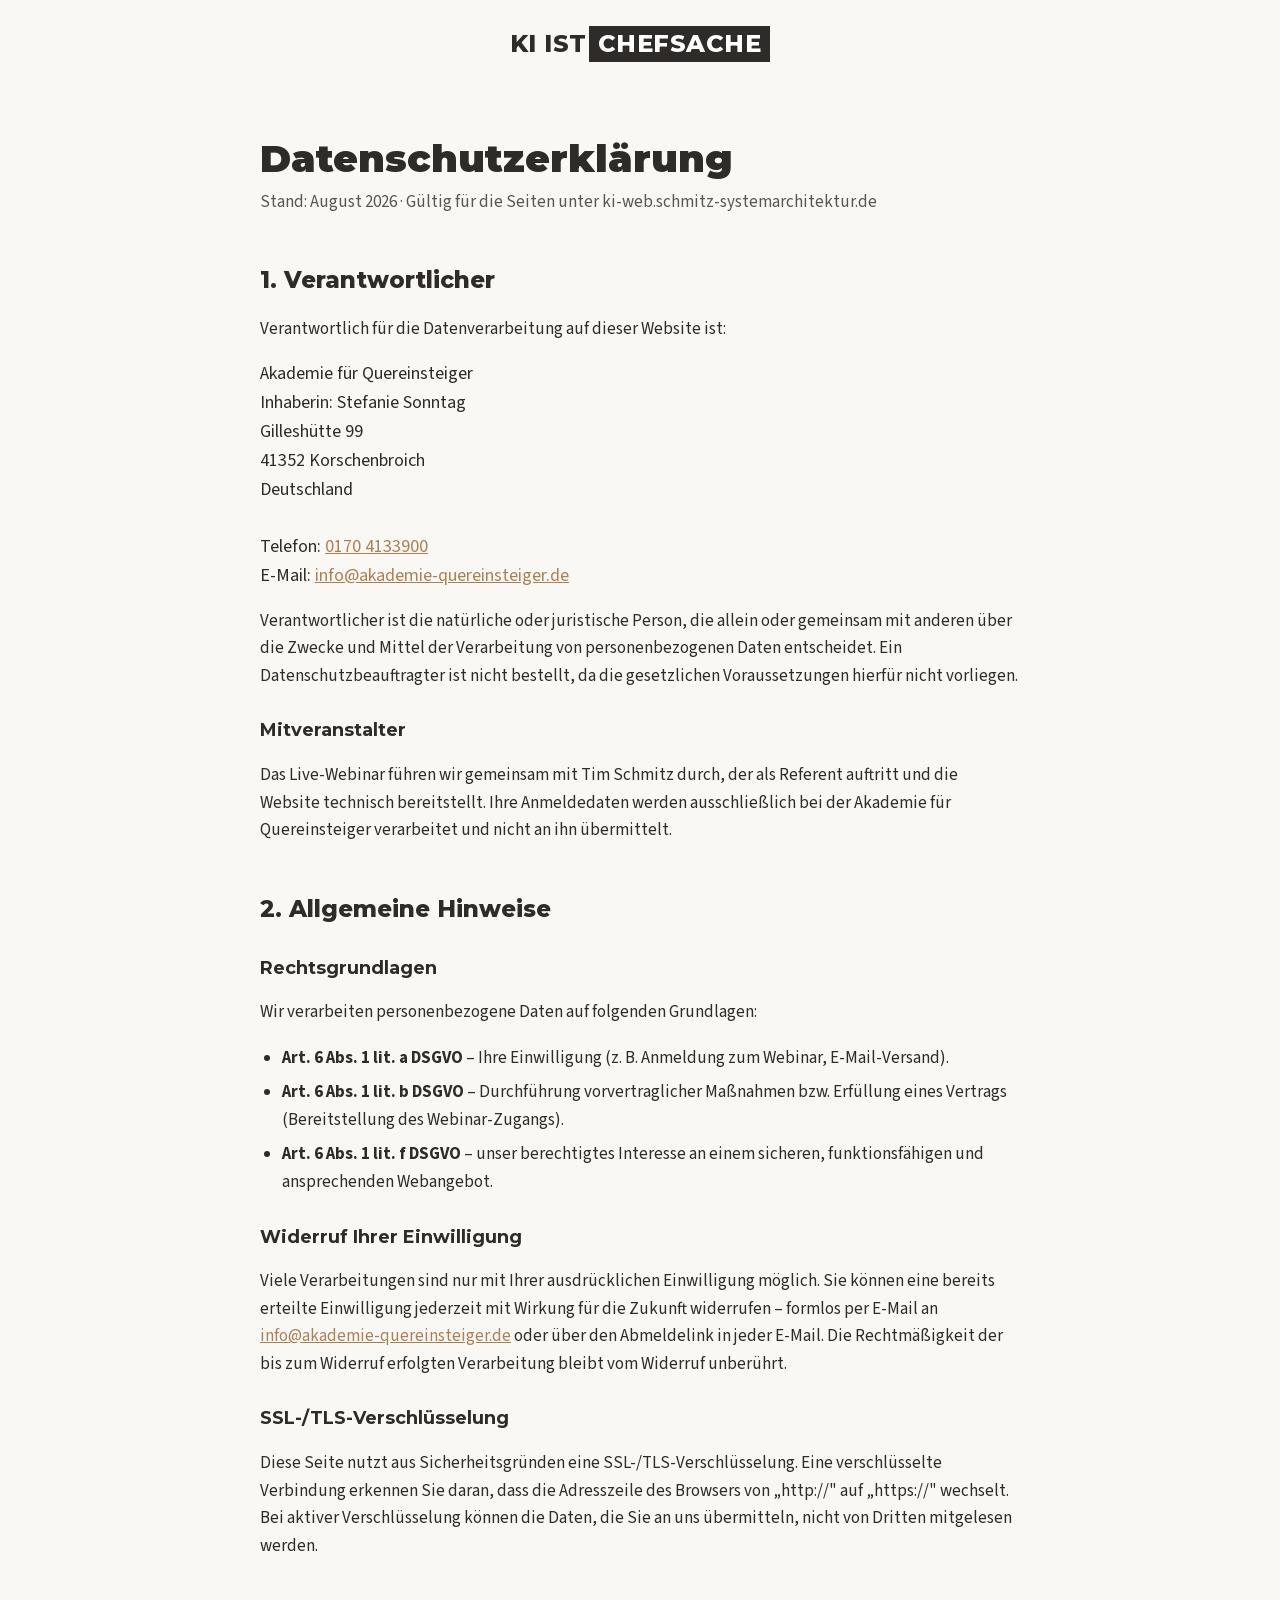
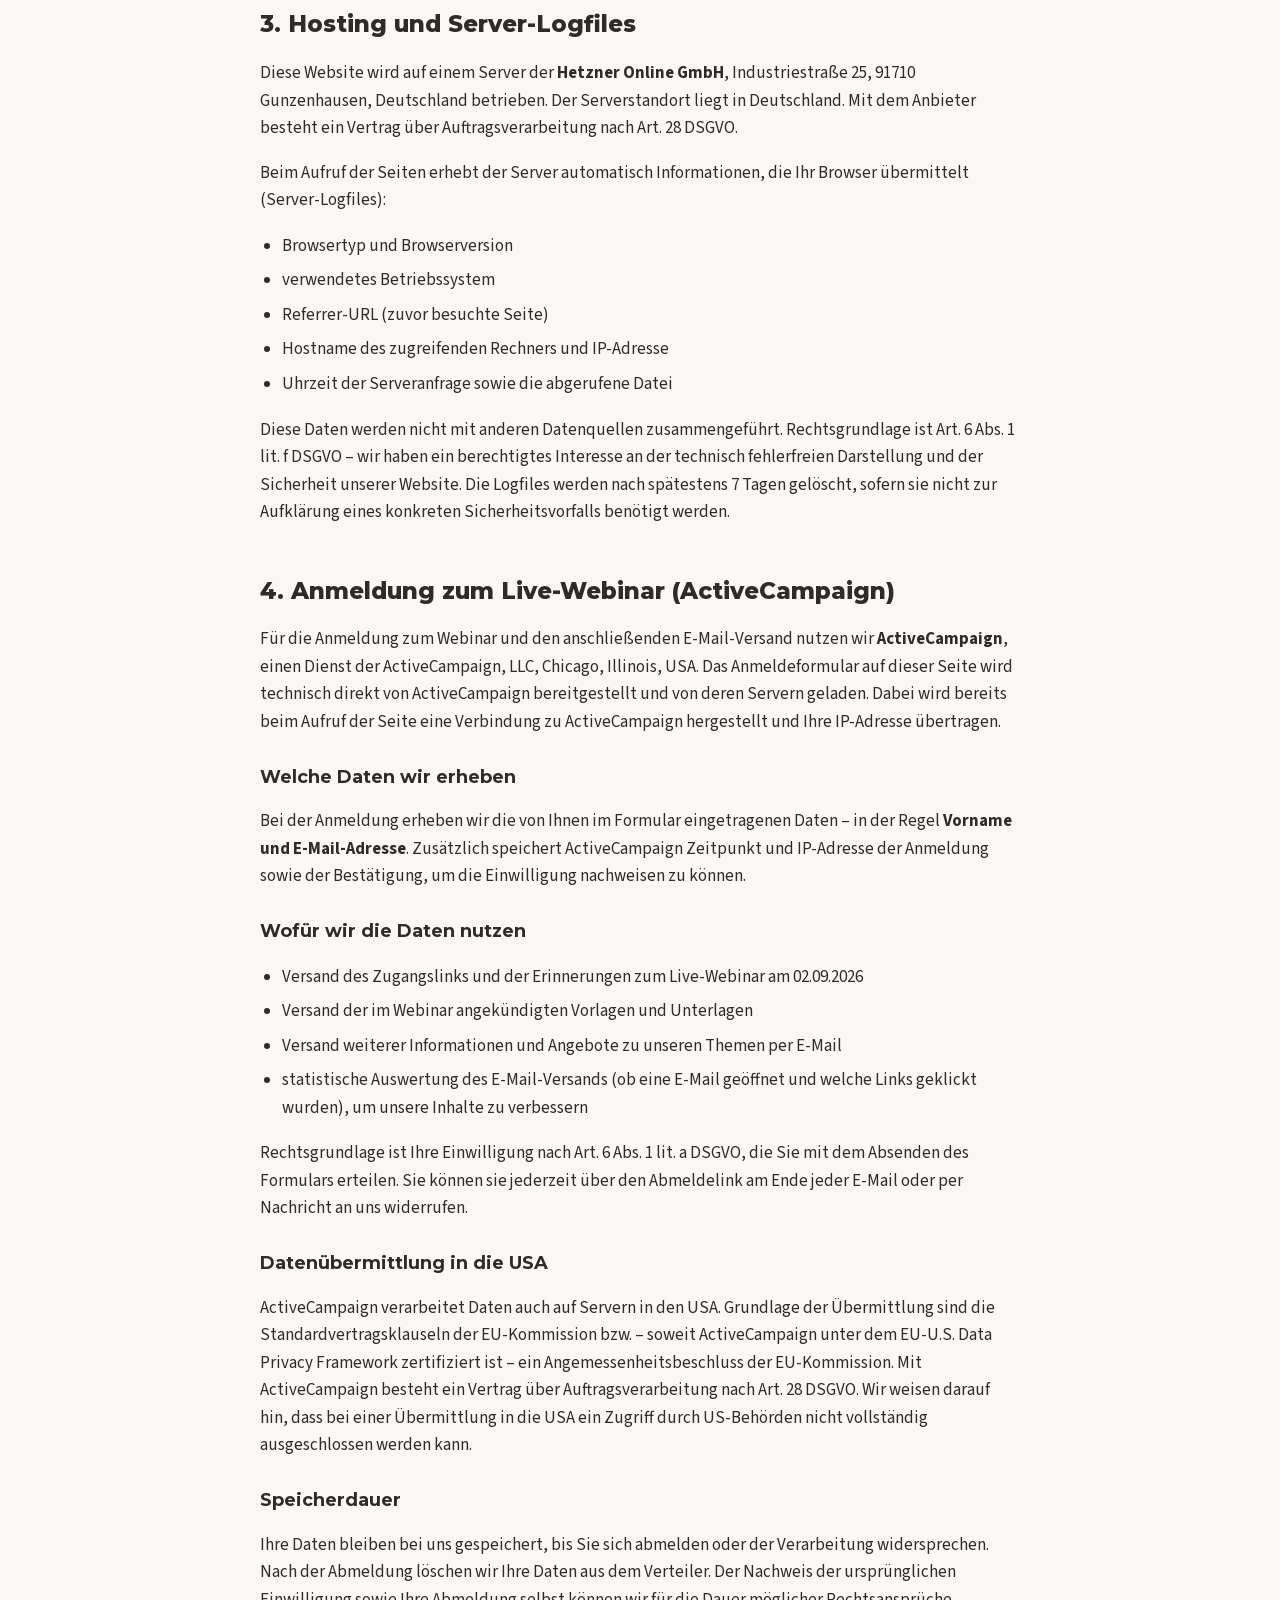
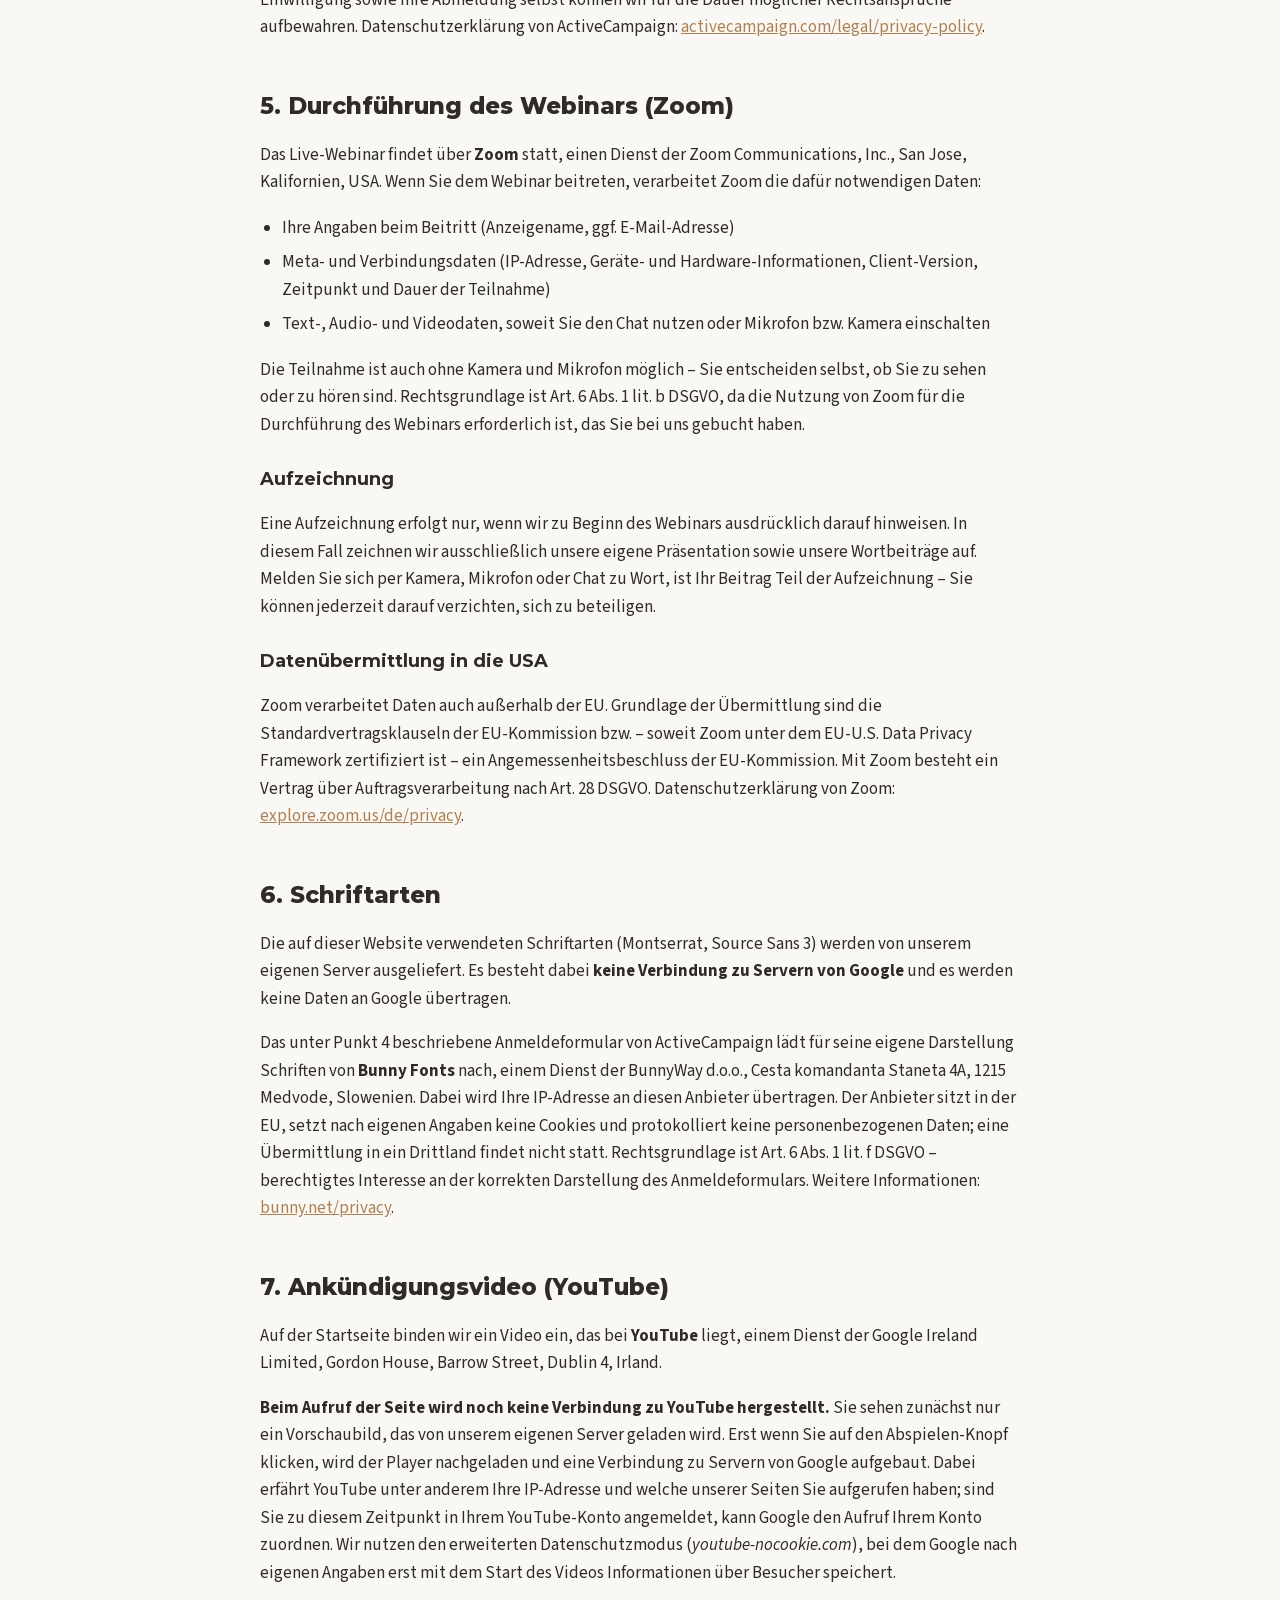
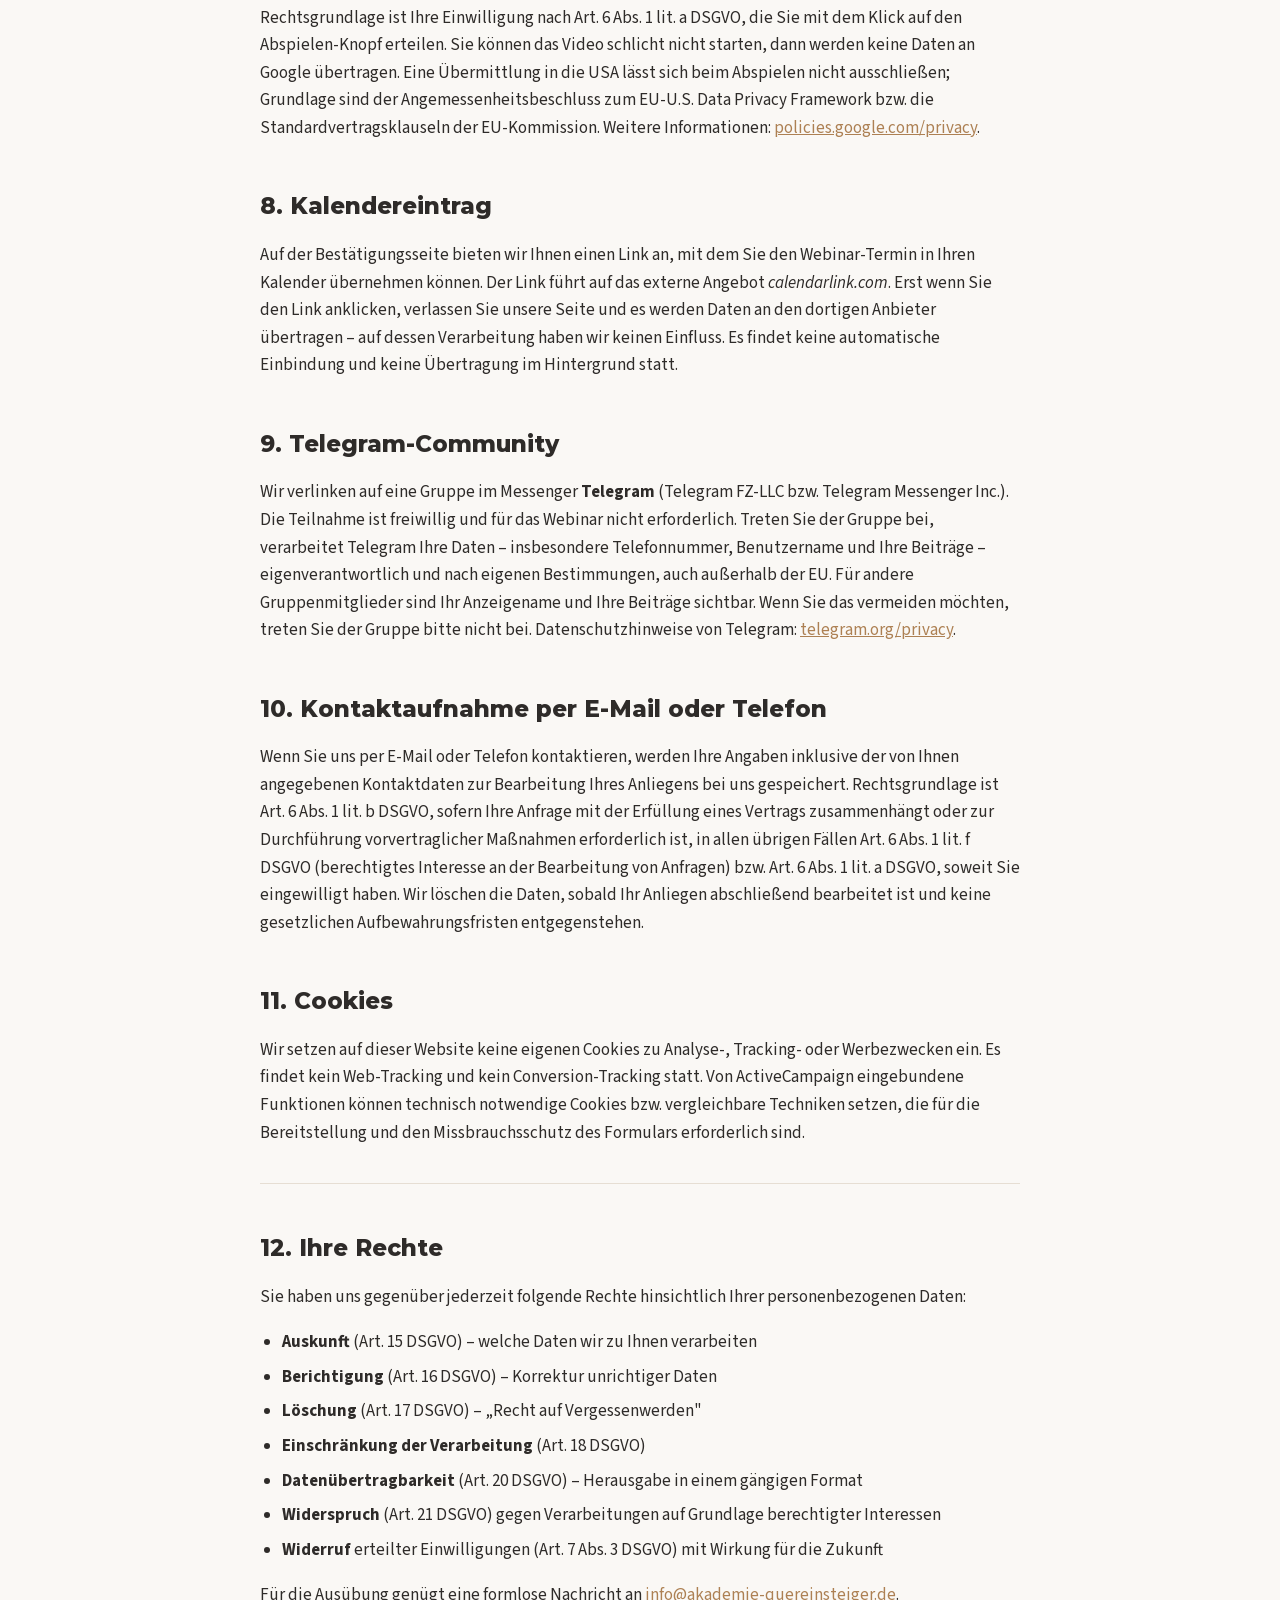
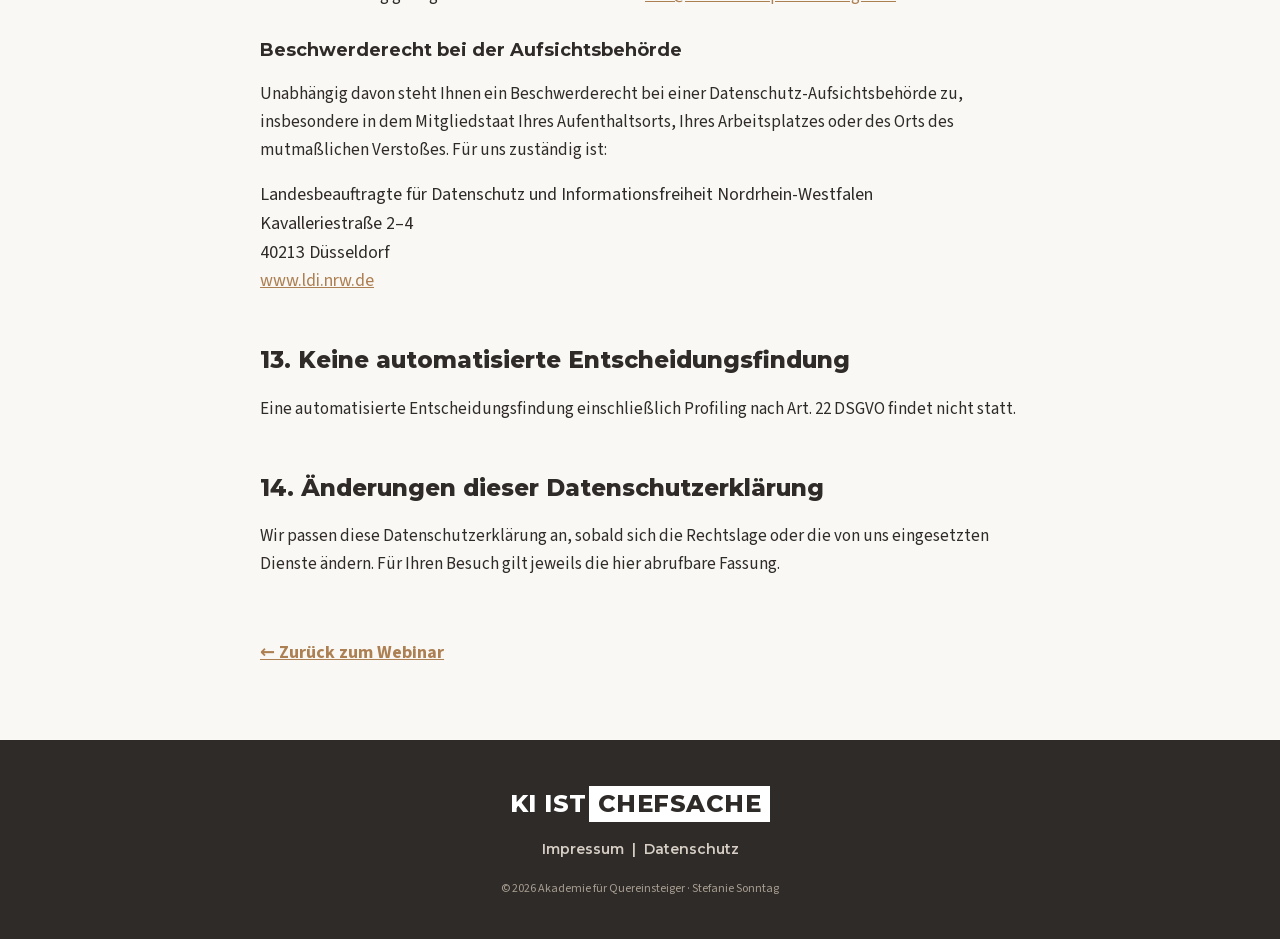
==== datenschutz.html @ 97b10962 "Stand 11.08.: AFQ-Farbschema, Bilder, Video, AC-Formular, Rechtstexte - Farbschema auf das CI der Ak" ====
<!DOCTYPE html>
<html lang="de">
<head>
<meta charset="UTF-8"/>
<meta name="viewport" content="width=device-width, initial-scale=1.0"/>
<meta name="robots" content="noindex, follow"/>
<title>Datenschutzerklärung | KI ist Chefsache</title>
<link rel="stylesheet" href="fonts/fonts.css"/>
<link rel="stylesheet" href="funnel.css"/>
<style>
  /* Farbschema Akademie fuer Quereinsteiger — identisch zu #afq-theme im Funnel */
  :root{
    --accent:#ad8053; --accent-deep:#8a6440;
    --ink:#2e2b29; --ink-soft:#595550; --line:#e6ded3;
    --bg:#faf8f5; --bg-gray:#dde8e5; --bg-black:#2e2b29;
    --good:#5d8a7e; --radius:18px;
  }
  .site-footer{ color:#d6cec4; }
  .footer-fine{ color:#a89d90; }
  .legal{ max-width:760px; margin:0 auto; }
  .legal h1{ font-family:var(--font-head); font-weight:900; font-size:38px; line-height:1.12; margin:0 0 8px; }
  .legal h2{ font-family:var(--font-head); font-weight:800; font-size:23px; margin:46px 0 12px; }
  .legal h3{ font-family:var(--font-head); font-weight:700; font-size:18px; margin:26px 0 8px; }
  .legal p, .legal li{ font-size:17px; line-height:1.62; }
  .legal ul{ padding-left:22px; }
  .legal li{ margin-bottom:7px; }
  .legal address{ font-style:normal; }
  .legal .lead{ color:var(--ink-soft); margin:0 0 6px; }
  .legal a{ color:var(--accent); text-decoration:underline; }
  .legal hr{ border:0; border-top:1px solid var(--line); margin:36px 0; }
  .back{ display:inline-block; margin-top:44px; font-weight:700; color:var(--accent); }
</style>
</head>
<body data-screen-label="Datenschutz">

<header class="site-header">
  <div class="wrap center">
    <a class="brand" href="index.html"><span class="b1">KI IST</span><span class="b2">CHEFSACHE</span></a>
  </div>
</header>

<section class="section">
  <div class="wrap">
    <div class="legal">

      <h1>Datenschutzerklärung</h1>
      <p class="lead">Stand: August 2026 · Gültig für die Seiten unter ki-web.schmitz-systemarchitektur.de</p>

      <h2>1. Verantwortlicher</h2>
      <p>Verantwortlich für die Datenverarbeitung auf dieser Website ist:</p>
      <address>
        Akademie für Quereinsteiger<br/>
        Inhaberin: Stefanie Sonntag<br/>
        Gilleshütte 99<br/>
        41352 Korschenbroich<br/>
        Deutschland<br/><br/>
        Telefon: <a href="tel:+491704133900">0170 4133900</a><br/>
        E-Mail: <a href="mailto:info@akademie-quereinsteiger.de">info@akademie-quereinsteiger.de</a>
      </address>
      <p>
        Verantwortlicher ist die natürliche oder juristische Person, die allein oder gemeinsam mit anderen
        über die Zwecke und Mittel der Verarbeitung von personenbezogenen Daten entscheidet. Ein
        Datenschutzbeauftragter ist nicht bestellt, da die gesetzlichen Voraussetzungen hierfür nicht
        vorliegen.
      </p>

      <h3>Mitveranstalter</h3>
      <p>
        Das Live-Webinar führen wir gemeinsam mit Tim Schmitz durch, der als Referent auftritt und die
        Website technisch bereitstellt. Ihre Anmeldedaten werden ausschließlich bei der Akademie für
        Quereinsteiger verarbeitet und nicht an ihn übermittelt.
      </p>

      <!-- Hinweis fuer die Pflege: Sollte Tim Schmitz kuenftig eigene E-Mails an die Anmelder
           versenden, ein eigenes CRM befuellen oder selbst nachfassen, sind beide gemeinsam
           Verantwortliche nach Art. 26 DSGVO. Dann sind eine Vereinbarung sowie ein
           entsprechender Abschnitt mit seiner vollstaendigen Anschrift noetig. -->

      <h2>2. Allgemeine Hinweise</h2>
      <h3>Rechtsgrundlagen</h3>
      <p>Wir verarbeiten personenbezogene Daten auf folgenden Grundlagen:</p>
      <ul>
        <li><strong>Art. 6 Abs. 1 lit. a DSGVO</strong> – Ihre Einwilligung (z. B. Anmeldung zum Webinar, E-Mail-Versand).</li>
        <li><strong>Art. 6 Abs. 1 lit. b DSGVO</strong> – Durchführung vorvertraglicher Maßnahmen bzw. Erfüllung eines Vertrags (Bereitstellung des Webinar-Zugangs).</li>
        <li><strong>Art. 6 Abs. 1 lit. f DSGVO</strong> – unser berechtigtes Interesse an einem sicheren, funktionsfähigen und ansprechenden Webangebot.</li>
      </ul>

      <h3>Widerruf Ihrer Einwilligung</h3>
      <p>
        Viele Verarbeitungen sind nur mit Ihrer ausdrücklichen Einwilligung möglich. Sie können eine bereits
        erteilte Einwilligung jederzeit mit Wirkung für die Zukunft widerrufen – formlos per E-Mail an
        <a href="mailto:info@akademie-quereinsteiger.de">info@akademie-quereinsteiger.de</a> oder über den
        Abmeldelink in jeder E-Mail. Die Rechtmäßigkeit der bis zum Widerruf erfolgten Verarbeitung bleibt
        vom Widerruf unberührt.
      </p>

      <h3>SSL-/TLS-Verschlüsselung</h3>
      <p>
        Diese Seite nutzt aus Sicherheitsgründen eine SSL-/TLS-Verschlüsselung. Eine verschlüsselte
        Verbindung erkennen Sie daran, dass die Adresszeile des Browsers von „http://" auf „https://"
        wechselt. Bei aktiver Verschlüsselung können die Daten, die Sie an uns übermitteln, nicht von
        Dritten mitgelesen werden.
      </p>

      <h2>3. Hosting und Server-Logfiles</h2>
      <p>
        Diese Website wird auf einem Server der <strong>Hetzner Online GmbH</strong>, Industriestraße 25,
        91710 Gunzenhausen, Deutschland betrieben. Der Serverstandort liegt in Deutschland. Mit dem
        Anbieter besteht ein Vertrag über Auftragsverarbeitung nach Art. 28 DSGVO.
      </p>
      <p>
        Beim Aufruf der Seiten erhebt der Server automatisch Informationen, die Ihr Browser übermittelt
        (Server-Logfiles):
      </p>
      <ul>
        <li>Browsertyp und Browserversion</li>
        <li>verwendetes Betriebssystem</li>
        <li>Referrer-URL (zuvor besuchte Seite)</li>
        <li>Hostname des zugreifenden Rechners und IP-Adresse</li>
        <li>Uhrzeit der Serveranfrage sowie die abgerufene Datei</li>
      </ul>
      <p>
        Diese Daten werden nicht mit anderen Datenquellen zusammengeführt. Rechtsgrundlage ist
        Art. 6 Abs. 1 lit. f DSGVO – wir haben ein berechtigtes Interesse an der technisch fehlerfreien
        Darstellung und der Sicherheit unserer Website. Die Logfiles werden nach spätestens 7 Tagen
        gelöscht, sofern sie nicht zur Aufklärung eines konkreten Sicherheitsvorfalls benötigt werden.
      </p>

      <h2>4. Anmeldung zum Live-Webinar (ActiveCampaign)</h2>
      <p>
        Für die Anmeldung zum Webinar und den anschließenden E-Mail-Versand nutzen wir
        <strong>ActiveCampaign</strong>, einen Dienst der ActiveCampaign, LLC, Chicago, Illinois, USA.
        Das Anmeldeformular auf dieser Seite wird technisch direkt von ActiveCampaign bereitgestellt und
        von deren Servern geladen. Dabei wird bereits beim Aufruf der Seite eine Verbindung zu
        ActiveCampaign hergestellt und Ihre IP-Adresse übertragen.
      </p>
      <h3>Welche Daten wir erheben</h3>
      <p>
        Bei der Anmeldung erheben wir die von Ihnen im Formular eingetragenen Daten – in der Regel
        <strong>Vorname und E-Mail-Adresse</strong>. Zusätzlich speichert ActiveCampaign Zeitpunkt und
        IP-Adresse der Anmeldung sowie der Bestätigung, um die Einwilligung nachweisen zu können.
      </p>
      <h3>Wofür wir die Daten nutzen</h3>
      <ul>
        <li>Versand des Zugangslinks und der Erinnerungen zum Live-Webinar am 02.09.2026</li>
        <li>Versand der im Webinar angekündigten Vorlagen und Unterlagen</li>
        <li>Versand weiterer Informationen und Angebote zu unseren Themen per E-Mail</li>
        <li>statistische Auswertung des E-Mail-Versands (ob eine E-Mail geöffnet und welche Links geklickt wurden), um unsere Inhalte zu verbessern</li>
      </ul>
      <p>
        Rechtsgrundlage ist Ihre Einwilligung nach Art. 6 Abs. 1 lit. a DSGVO, die Sie mit dem Absenden
        des Formulars erteilen. Sie können sie jederzeit über den Abmeldelink am Ende jeder E-Mail oder
        per Nachricht an uns widerrufen.
      </p>
      <h3>Datenübermittlung in die USA</h3>
      <p>
        ActiveCampaign verarbeitet Daten auch auf Servern in den USA. Grundlage der Übermittlung sind die
        Standardvertragsklauseln der EU-Kommission bzw. – soweit ActiveCampaign unter dem
        EU-U.S. Data Privacy Framework zertifiziert ist – ein Angemessenheitsbeschluss der EU-Kommission.
        Mit ActiveCampaign besteht ein Vertrag über Auftragsverarbeitung nach Art. 28 DSGVO. Wir weisen
        darauf hin, dass bei einer Übermittlung in die USA ein Zugriff durch US-Behörden nicht vollständig
        ausgeschlossen werden kann.
      </p>
      <h3>Speicherdauer</h3>
      <p>
        Ihre Daten bleiben bei uns gespeichert, bis Sie sich abmelden oder der Verarbeitung widersprechen.
        Nach der Abmeldung löschen wir Ihre Daten aus dem Verteiler. Der Nachweis der ursprünglichen
        Einwilligung sowie Ihre Abmeldung selbst können wir für die Dauer möglicher Rechtsansprüche
        aufbewahren. Datenschutzerklärung von ActiveCampaign:
        <a href="https://www.activecampaign.com/legal/privacy-policy" target="_blank" rel="noopener">activecampaign.com/legal/privacy-policy</a>.
      </p>

      <h2>5. Durchführung des Webinars (Zoom)</h2>
      <p>
        Das Live-Webinar findet über <strong>Zoom</strong> statt, einen Dienst der Zoom Communications, Inc.,
        San Jose, Kalifornien, USA. Wenn Sie dem Webinar beitreten, verarbeitet Zoom die dafür notwendigen
        Daten:
      </p>
      <ul>
        <li>Ihre Angaben beim Beitritt (Anzeigename, ggf. E-Mail-Adresse)</li>
        <li>Meta- und Verbindungsdaten (IP-Adresse, Geräte- und Hardware-Informationen, Client-Version, Zeitpunkt und Dauer der Teilnahme)</li>
        <li>Text-, Audio- und Videodaten, soweit Sie den Chat nutzen oder Mikrofon bzw. Kamera einschalten</li>
      </ul>
      <p>
        Die Teilnahme ist auch ohne Kamera und Mikrofon möglich – Sie entscheiden selbst, ob Sie zu sehen
        oder zu hören sind. Rechtsgrundlage ist Art. 6 Abs. 1 lit. b DSGVO, da die Nutzung von Zoom für die
        Durchführung des Webinars erforderlich ist, das Sie bei uns gebucht haben.
      </p>
      <h3>Aufzeichnung</h3>
      <p>
        Eine Aufzeichnung erfolgt nur, wenn wir zu Beginn des Webinars ausdrücklich darauf hinweisen. In
        diesem Fall zeichnen wir ausschließlich unsere eigene Präsentation sowie unsere Wortbeiträge auf.
        Melden Sie sich per Kamera, Mikrofon oder Chat zu Wort, ist Ihr Beitrag Teil der Aufzeichnung –
        Sie können jederzeit darauf verzichten, sich zu beteiligen.
      </p>
      <h3>Datenübermittlung in die USA</h3>
      <p>
        Zoom verarbeitet Daten auch außerhalb der EU. Grundlage der Übermittlung sind die
        Standardvertragsklauseln der EU-Kommission bzw. – soweit Zoom unter dem
        EU-U.S. Data Privacy Framework zertifiziert ist – ein Angemessenheitsbeschluss der EU-Kommission.
        Mit Zoom besteht ein Vertrag über Auftragsverarbeitung nach Art. 28 DSGVO. Datenschutzerklärung von
        Zoom: <a href="https://explore.zoom.us/de/privacy/" target="_blank" rel="noopener">explore.zoom.us/de/privacy</a>.
      </p>

      <h2>6. Schriftarten</h2>
      <p>
        Die auf dieser Website verwendeten Schriftarten (Montserrat, Source Sans 3) werden von unserem
        eigenen Server ausgeliefert. Es besteht dabei <strong>keine Verbindung zu Servern von Google</strong>
        und es werden keine Daten an Google übertragen.
      </p>
      <p>
        Das unter Punkt 4 beschriebene Anmeldeformular von ActiveCampaign lädt für seine eigene Darstellung
        Schriften von <strong>Bunny Fonts</strong> nach, einem Dienst der BunnyWay d.o.o., Cesta komandanta
        Staneta 4A, 1215 Medvode, Slowenien. Dabei wird Ihre IP-Adresse an diesen Anbieter übertragen. Der
        Anbieter sitzt in der EU, setzt nach eigenen Angaben keine Cookies und protokolliert keine
        personenbezogenen Daten; eine Übermittlung in ein Drittland findet nicht statt. Rechtsgrundlage ist
        Art. 6 Abs. 1 lit. f DSGVO – berechtigtes Interesse an der korrekten Darstellung des
        Anmeldeformulars. Weitere Informationen:
        <a href="https://bunny.net/privacy" target="_blank" rel="noopener">bunny.net/privacy</a>.
      </p>

      <h2>7. Ankündigungsvideo (YouTube)</h2>
      <p>
        Auf der Startseite binden wir ein Video ein, das bei <strong>YouTube</strong> liegt, einem Dienst
        der Google Ireland Limited, Gordon House, Barrow Street, Dublin 4, Irland.
      </p>
      <p>
        <strong>Beim Aufruf der Seite wird noch keine Verbindung zu YouTube hergestellt.</strong> Sie sehen
        zunächst nur ein Vorschaubild, das von unserem eigenen Server geladen wird. Erst wenn Sie auf den
        Abspielen-Knopf klicken, wird der Player nachgeladen und eine Verbindung zu Servern von Google
        aufgebaut. Dabei erfährt YouTube unter anderem Ihre IP-Adresse und welche unserer Seiten Sie
        aufgerufen haben; sind Sie zu diesem Zeitpunkt in Ihrem YouTube-Konto angemeldet, kann Google den
        Aufruf Ihrem Konto zuordnen. Wir nutzen den erweiterten Datenschutzmodus
        (<em>youtube-nocookie.com</em>), bei dem Google nach eigenen Angaben erst mit dem Start des Videos
        Informationen über Besucher speichert.
      </p>
      <p>
        Rechtsgrundlage ist Ihre Einwilligung nach Art. 6 Abs. 1 lit. a DSGVO, die Sie mit dem Klick auf den
        Abspielen-Knopf erteilen. Sie können das Video schlicht nicht starten, dann werden keine Daten an
        Google übertragen. Eine Übermittlung in die USA lässt sich beim Abspielen nicht ausschließen;
        Grundlage sind der Angemessenheitsbeschluss zum EU-U.S. Data Privacy Framework bzw. die
        Standardvertragsklauseln der EU-Kommission. Weitere Informationen:
        <a href="https://policies.google.com/privacy?hl=de" target="_blank" rel="noopener">policies.google.com/privacy</a>.
      </p>

      <h2>8. Kalendereintrag</h2>
      <p>
        Auf der Bestätigungsseite bieten wir Ihnen einen Link an, mit dem Sie den Webinar-Termin in Ihren
        Kalender übernehmen können. Der Link führt auf das externe Angebot <em>calendarlink.com</em>.
        Erst wenn Sie den Link anklicken, verlassen Sie unsere Seite und es werden Daten an den dortigen
        Anbieter übertragen – auf dessen Verarbeitung haben wir keinen Einfluss. Es findet keine
        automatische Einbindung und keine Übertragung im Hintergrund statt.
      </p>

      <h2>9. Telegram-Community</h2>
      <p>
        Wir verlinken auf eine Gruppe im Messenger <strong>Telegram</strong> (Telegram FZ-LLC bzw.
        Telegram Messenger Inc.). Die Teilnahme ist freiwillig und für das Webinar nicht erforderlich.
        Treten Sie der Gruppe bei, verarbeitet Telegram Ihre Daten – insbesondere Telefonnummer,
        Benutzername und Ihre Beiträge – eigenverantwortlich und nach eigenen Bestimmungen, auch außerhalb
        der EU. Für andere Gruppenmitglieder sind Ihr Anzeigename und Ihre Beiträge sichtbar. Wenn Sie das
        vermeiden möchten, treten Sie der Gruppe bitte nicht bei. Datenschutzhinweise von Telegram:
        <a href="https://telegram.org/privacy" target="_blank" rel="noopener">telegram.org/privacy</a>.
      </p>

      <h2>10. Kontaktaufnahme per E-Mail oder Telefon</h2>
      <p>
        Wenn Sie uns per E-Mail oder Telefon kontaktieren, werden Ihre Angaben inklusive der von Ihnen
        angegebenen Kontaktdaten zur Bearbeitung Ihres Anliegens bei uns gespeichert. Rechtsgrundlage ist
        Art. 6 Abs. 1 lit. b DSGVO, sofern Ihre Anfrage mit der Erfüllung eines Vertrags zusammenhängt oder
        zur Durchführung vorvertraglicher Maßnahmen erforderlich ist, in allen übrigen Fällen
        Art. 6 Abs. 1 lit. f DSGVO (berechtigtes Interesse an der Bearbeitung von Anfragen) bzw.
        Art. 6 Abs. 1 lit. a DSGVO, soweit Sie eingewilligt haben. Wir löschen die Daten, sobald Ihr
        Anliegen abschließend bearbeitet ist und keine gesetzlichen Aufbewahrungsfristen entgegenstehen.
      </p>

      <h2>11. Cookies</h2>
      <p>
        Wir setzen auf dieser Website keine eigenen Cookies zu Analyse-, Tracking- oder Werbezwecken ein.
        Es findet kein Web-Tracking und kein Conversion-Tracking statt. Von ActiveCampaign eingebundene
        Funktionen können technisch notwendige Cookies bzw. vergleichbare Techniken setzen, die für die
        Bereitstellung und den Missbrauchsschutz des Formulars erforderlich sind.
      </p>

      <hr/>

      <h2>12. Ihre Rechte</h2>
      <p>Sie haben uns gegenüber jederzeit folgende Rechte hinsichtlich Ihrer personenbezogenen Daten:</p>
      <ul>
        <li><strong>Auskunft</strong> (Art. 15 DSGVO) – welche Daten wir zu Ihnen verarbeiten</li>
        <li><strong>Berichtigung</strong> (Art. 16 DSGVO) – Korrektur unrichtiger Daten</li>
        <li><strong>Löschung</strong> (Art. 17 DSGVO) – „Recht auf Vergessenwerden"</li>
        <li><strong>Einschränkung der Verarbeitung</strong> (Art. 18 DSGVO)</li>
        <li><strong>Datenübertragbarkeit</strong> (Art. 20 DSGVO) – Herausgabe in einem gängigen Format</li>
        <li><strong>Widerspruch</strong> (Art. 21 DSGVO) gegen Verarbeitungen auf Grundlage berechtigter Interessen</li>
        <li><strong>Widerruf</strong> erteilter Einwilligungen (Art. 7 Abs. 3 DSGVO) mit Wirkung für die Zukunft</li>
      </ul>
      <p>
        Für die Ausübung genügt eine formlose Nachricht an
        <a href="mailto:info@akademie-quereinsteiger.de">info@akademie-quereinsteiger.de</a>.
      </p>

      <h3>Beschwerderecht bei der Aufsichtsbehörde</h3>
      <p>
        Unabhängig davon steht Ihnen ein Beschwerderecht bei einer Datenschutz-Aufsichtsbehörde zu,
        insbesondere in dem Mitgliedstaat Ihres Aufenthaltsorts, Ihres Arbeitsplatzes oder des Orts des
        mutmaßlichen Verstoßes. Für uns zuständig ist:
      </p>
      <address>
        Landesbeauftragte für Datenschutz und Informationsfreiheit Nordrhein-Westfalen<br/>
        Kavalleriestraße 2–4<br/>
        40213 Düsseldorf<br/>
        <a href="https://www.ldi.nrw.de" target="_blank" rel="noopener">www.ldi.nrw.de</a>
      </address>

      <h2>13. Keine automatisierte Entscheidungsfindung</h2>
      <p>
        Eine automatisierte Entscheidungsfindung einschließlich Profiling nach Art. 22 DSGVO findet nicht
        statt.
      </p>

      <h2>14. Änderungen dieser Datenschutzerklärung</h2>
      <p>
        Wir passen diese Datenschutzerklärung an, sobald sich die Rechtslage oder die von uns eingesetzten
        Dienste ändern. Für Ihren Besuch gilt jeweils die hier abrufbare Fassung.
      </p>

      <a class="back" href="index.html">← Zurück zum Webinar</a>

    </div>
  </div>
</section>

<footer class="site-footer">
  <div class="wrap">
    <a class="brand" href="index.html"><span class="b1">KI IST</span><span class="b2">CHEFSACHE</span></a>
    <div class="footer-links"><a href="impressum.html">Impressum</a> &nbsp;|&nbsp; <a href="datenschutz.html">Datenschutz</a></div>
    <p class="footer-fine">© 2026 Akademie für Quereinsteiger · Stefanie Sonntag</p>
  </div>
</footer>

</body>
</html>
---- fonts/fonts.css ----
/* Lokal gehostete Schriften - ersetzt die Einbindung von fonts.googleapis.com.
   Erzeugt aus der Google-Fonts-CSS, Subsets latin + latin-ext.
   Identische Schnitte teilen sich eine Datei (Google liefert variable Fonts).
   Montserrat und Source Sans 3 stehen unter der SIL Open Font License 1.1. */

@font-face {
  font-family: 'Montserrat';
  font-style: normal;
  font-weight: 500;
  font-display: swap;
  src: url('Montserrat-latin-ext.woff2') format('woff2');
  unicode-range: U+0100-02BA, U+02BD-02C5, U+02C7-02CC, U+02CE-02D7, U+02DD-02FF, U+0304, U+0308, U+0329, U+1D00-1DBF, U+1E00-1E9F, U+1EF2-1EFF, U+2020, U+20A0-20AB, U+20AD-20C0, U+2113, U+2C60-2C7F, U+A720-A7FF;
}

@font-face {
  font-family: 'Montserrat';
  font-style: normal;
  font-weight: 500;
  font-display: swap;
  src: url('Montserrat-latin.woff2') format('woff2');
  unicode-range: U+0000-00FF, U+0131, U+0152-0153, U+02BB-02BC, U+02C6, U+02DA, U+02DC, U+0304, U+0308, U+0329, U+2000-206F, U+20AC, U+2122, U+2191, U+2193, U+2212, U+2215, U+FEFF, U+FFFD;
}

@font-face {
  font-family: 'Montserrat';
  font-style: normal;
  font-weight: 600;
  font-display: swap;
  src: url('Montserrat-latin-ext.woff2') format('woff2');
  unicode-range: U+0100-02BA, U+02BD-02C5, U+02C7-02CC, U+02CE-02D7, U+02DD-02FF, U+0304, U+0308, U+0329, U+1D00-1DBF, U+1E00-1E9F, U+1EF2-1EFF, U+2020, U+20A0-20AB, U+20AD-20C0, U+2113, U+2C60-2C7F, U+A720-A7FF;
}

@font-face {
  font-family: 'Montserrat';
  font-style: normal;
  font-weight: 600;
  font-display: swap;
  src: url('Montserrat-latin.woff2') format('woff2');
  unicode-range: U+0000-00FF, U+0131, U+0152-0153, U+02BB-02BC, U+02C6, U+02DA, U+02DC, U+0304, U+0308, U+0329, U+2000-206F, U+20AC, U+2122, U+2191, U+2193, U+2212, U+2215, U+FEFF, U+FFFD;
}

@font-face {
  font-family: 'Montserrat';
  font-style: normal;
  font-weight: 700;
  font-display: swap;
  src: url('Montserrat-latin-ext.woff2') format('woff2');
  unicode-range: U+0100-02BA, U+02BD-02C5, U+02C7-02CC, U+02CE-02D7, U+02DD-02FF, U+0304, U+0308, U+0329, U+1D00-1DBF, U+1E00-1E9F, U+1EF2-1EFF, U+2020, U+20A0-20AB, U+20AD-20C0, U+2113, U+2C60-2C7F, U+A720-A7FF;
}

@font-face {
  font-family: 'Montserrat';
  font-style: normal;
  font-weight: 700;
  font-display: swap;
  src: url('Montserrat-latin.woff2') format('woff2');
  unicode-range: U+0000-00FF, U+0131, U+0152-0153, U+02BB-02BC, U+02C6, U+02DA, U+02DC, U+0304, U+0308, U+0329, U+2000-206F, U+20AC, U+2122, U+2191, U+2193, U+2212, U+2215, U+FEFF, U+FFFD;
}

@font-face {
  font-family: 'Montserrat';
  font-style: normal;
  font-weight: 800;
  font-display: swap;
  src: url('Montserrat-latin-ext.woff2') format('woff2');
  unicode-range: U+0100-02BA, U+02BD-02C5, U+02C7-02CC, U+02CE-02D7, U+02DD-02FF, U+0304, U+0308, U+0329, U+1D00-1DBF, U+1E00-1E9F, U+1EF2-1EFF, U+2020, U+20A0-20AB, U+20AD-20C0, U+2113, U+2C60-2C7F, U+A720-A7FF;
}

@font-face {
  font-family: 'Montserrat';
  font-style: normal;
  font-weight: 800;
  font-display: swap;
  src: url('Montserrat-latin.woff2') format('woff2');
  unicode-range: U+0000-00FF, U+0131, U+0152-0153, U+02BB-02BC, U+02C6, U+02DA, U+02DC, U+0304, U+0308, U+0329, U+2000-206F, U+20AC, U+2122, U+2191, U+2193, U+2212, U+2215, U+FEFF, U+FFFD;
}

@font-face {
  font-family: 'Montserrat';
  font-style: normal;
  font-weight: 900;
  font-display: swap;
  src: url('Montserrat-latin-ext.woff2') format('woff2');
  unicode-range: U+0100-02BA, U+02BD-02C5, U+02C7-02CC, U+02CE-02D7, U+02DD-02FF, U+0304, U+0308, U+0329, U+1D00-1DBF, U+1E00-1E9F, U+1EF2-1EFF, U+2020, U+20A0-20AB, U+20AD-20C0, U+2113, U+2C60-2C7F, U+A720-A7FF;
}

@font-face {
  font-family: 'Montserrat';
  font-style: normal;
  font-weight: 900;
  font-display: swap;
  src: url('Montserrat-latin.woff2') format('woff2');
  unicode-range: U+0000-00FF, U+0131, U+0152-0153, U+02BB-02BC, U+02C6, U+02DA, U+02DC, U+0304, U+0308, U+0329, U+2000-206F, U+20AC, U+2122, U+2191, U+2193, U+2212, U+2215, U+FEFF, U+FFFD;
}

@font-face {
  font-family: 'Source Sans 3';
  font-style: italic;
  font-weight: 400;
  font-display: swap;
  src: url('SourceSans3-italic-latin-ext.woff2') format('woff2');
  unicode-range: U+0100-02BA, U+02BD-02C5, U+02C7-02CC, U+02CE-02D7, U+02DD-02FF, U+0304, U+0308, U+0329, U+1D00-1DBF, U+1E00-1E9F, U+1EF2-1EFF, U+2020, U+20A0-20AB, U+20AD-20C0, U+2113, U+2C60-2C7F, U+A720-A7FF;
}

@font-face {
  font-family: 'Source Sans 3';
  font-style: italic;
  font-weight: 400;
  font-display: swap;
  src: url('SourceSans3-italic-latin.woff2') format('woff2');
  unicode-range: U+0000-00FF, U+0131, U+0152-0153, U+02BB-02BC, U+02C6, U+02DA, U+02DC, U+0304, U+0308, U+0329, U+2000-206F, U+20AC, U+2122, U+2191, U+2193, U+2212, U+2215, U+FEFF, U+FFFD;
}

@font-face {
  font-family: 'Source Sans 3';
  font-style: normal;
  font-weight: 400;
  font-display: swap;
  src: url('SourceSans3-latin-ext.woff2') format('woff2');
  unicode-range: U+0100-02BA, U+02BD-02C5, U+02C7-02CC, U+02CE-02D7, U+02DD-02FF, U+0304, U+0308, U+0329, U+1D00-1DBF, U+1E00-1E9F, U+1EF2-1EFF, U+2020, U+20A0-20AB, U+20AD-20C0, U+2113, U+2C60-2C7F, U+A720-A7FF;
}

@font-face {
  font-family: 'Source Sans 3';
  font-style: normal;
  font-weight: 400;
  font-display: swap;
  src: url('SourceSans3-latin.woff2') format('woff2');
  unicode-range: U+0000-00FF, U+0131, U+0152-0153, U+02BB-02BC, U+02C6, U+02DA, U+02DC, U+0304, U+0308, U+0329, U+2000-206F, U+20AC, U+2122, U+2191, U+2193, U+2212, U+2215, U+FEFF, U+FFFD;
}

@font-face {
  font-family: 'Source Sans 3';
  font-style: normal;
  font-weight: 600;
  font-display: swap;
  src: url('SourceSans3-latin-ext.woff2') format('woff2');
  unicode-range: U+0100-02BA, U+02BD-02C5, U+02C7-02CC, U+02CE-02D7, U+02DD-02FF, U+0304, U+0308, U+0329, U+1D00-1DBF, U+1E00-1E9F, U+1EF2-1EFF, U+2020, U+20A0-20AB, U+20AD-20C0, U+2113, U+2C60-2C7F, U+A720-A7FF;
}

@font-face {
  font-family: 'Source Sans 3';
  font-style: normal;
  font-weight: 600;
  font-display: swap;
  src: url('SourceSans3-latin.woff2') format('woff2');
  unicode-range: U+0000-00FF, U+0131, U+0152-0153, U+02BB-02BC, U+02C6, U+02DA, U+02DC, U+0304, U+0308, U+0329, U+2000-206F, U+20AC, U+2122, U+2191, U+2193, U+2212, U+2215, U+FEFF, U+FFFD;
}

@font-face {
  font-family: 'Source Sans 3';
  font-style: normal;
  font-weight: 700;
  font-display: swap;
  src: url('SourceSans3-latin-ext.woff2') format('woff2');
  unicode-range: U+0100-02BA, U+02BD-02C5, U+02C7-02CC, U+02CE-02D7, U+02DD-02FF, U+0304, U+0308, U+0329, U+1D00-1DBF, U+1E00-1E9F, U+1EF2-1EFF, U+2020, U+20A0-20AB, U+20AD-20C0, U+2113, U+2C60-2C7F, U+A720-A7FF;
}

@font-face {
  font-family: 'Source Sans 3';
  font-style: normal;
  font-weight: 700;
  font-display: swap;
  src: url('SourceSans3-latin.woff2') format('woff2');
  unicode-range: U+0000-00FF, U+0131, U+0152-0153, U+02BB-02BC, U+02C6, U+02DA, U+02DC, U+0304, U+0308, U+0329, U+2000-206F, U+20AC, U+2122, U+2191, U+2193, U+2212, U+2215, U+FEFF, U+FFFD;
}
---- funnel.css ----
/* =====================================================================
   LEADMAGNET FUNNEL — Design System (shared across all funnel pages)
   Brunson-Style Reconstruction · Black / White / Light-Gray + Maroon accent
   --------------------------------------------------------------------
   Brand-Variablen (--accent, --brand-*) werden pro Seite im <style>-Block
   gesetzt und sind als {{TOKEN}} ersetzbar. Diese Datei bleibt statisch.
   ===================================================================== */

:root{
  /* fallbacks — werden vom Seiten-<style> per Token überschrieben */
  --accent: #a3242b;
  --accent-deep: #7e1b21;
  --ink: #161616;
  --ink-soft: #4a4a4a;
  --line: #e4e4e4;
  --bg: #ffffff;
  --bg-gray: #f3f3f3;
  --bg-black: #0c0c0c;
  --good: #3aa757;
  --font-head: 'Montserrat', system-ui, sans-serif;
  --font-body: 'Source Sans 3', system-ui, sans-serif;
  --maxw: 1080px;
  --radius: 14px;
}

*{ box-sizing:border-box; }
html{ scroll-behavior:smooth; }
body{
  margin:0; background:var(--bg); color:var(--ink);
  font-family:var(--font-body); font-size:18px; line-height:1.6;
  -webkit-font-smoothing:antialiased;
}
img{ max-width:100%; display:block; }
a{ color:inherit; text-decoration:none; }
strong{ font-weight:700; }

/* ---------- layout helpers ---------- */
.wrap{ width:100%; max-width:var(--maxw); margin:0 auto; padding:0 28px; }
.section{ padding:72px 0; }
.section--gray{ background:var(--bg-gray); }
.section--black{ background:var(--bg-black); color:#fff; }
.center{ text-align:center; }
.stack-sm > * + *{ margin-top:14px; }

/* ---------- typography ---------- */
.eyebrow{
  font-family:var(--font-head); font-weight:700; letter-spacing:.14em;
  text-transform:uppercase; font-size:13px; color:var(--ink-soft);
}
.h1{
  font-family:var(--font-head); font-weight:800; line-height:1.08;
  font-size:clamp(30px,4.4vw,52px); letter-spacing:-.01em; margin:.2em 0;
  text-wrap:balance;
}
.h2{
  font-family:var(--font-head); font-weight:800; line-height:1.12;
  font-size:clamp(26px,3.4vw,40px); letter-spacing:-.01em; margin:0;
  text-wrap:balance;
}
.h3{
  font-family:var(--font-head); font-weight:800; font-size:23px;
  line-height:1.2; margin:0;
}
.lead{ font-size:19px; color:var(--ink-soft); }
.muted{ color:var(--ink-soft); }
.hl{ color:var(--accent); }
.u-accent{ text-decoration:underline; text-decoration-color:var(--accent);
  text-decoration-thickness:3px; text-underline-offset:5px; }

/* short accent rule under headings */
.rule{ width:120px; height:4px; background:var(--accent); border:0; border-radius:3px;
  margin:18px auto 0; }
.rule--left{ margin-left:0; }

/* ---------- header / brand wordmark ---------- */
.site-header{ padding:26px 0 4px; }
.brand{ display:inline-flex; align-items:center; font-family:var(--font-head);
  font-weight:800; font-size:24px; letter-spacing:.02em; line-height:1; }
.brand .b1{ color:var(--ink); }
.brand .b2{ background:var(--ink); color:#fff; padding:6px 9px; margin-left:2px; }
.section--black .brand .b1{ color:#fff; }
.section--black .brand .b2{ background:#fff; color:var(--ink); }

/* announcement bar */
.topbar{ background:var(--bg-black); color:#fff; text-align:center;
  font-size:14px; padding:10px 18px; font-family:var(--font-head); font-weight:500; }
.topbar strong{ font-weight:800; }

/* ---------- buttons ---------- */
.btn{
  display:inline-flex; flex-direction:column; align-items:center; gap:2px;
  background:var(--accent); color:#fff; font-family:var(--font-head);
  font-weight:800; font-size:21px; line-height:1.15; text-align:center;
  padding:20px 44px; border-radius:999px; border:0; cursor:pointer;
  box-shadow:0 12px 26px -10px rgba(163,36,43,.6); transition:transform .12s ease, box-shadow .12s ease;
}
.btn small{ font-weight:600; font-size:12.5px; opacity:.85;
  font-family:var(--font-body); }
.btn:hover{ transform:translateY(-2px); box-shadow:0 16px 30px -10px rgba(163,36,43,.7); }
.btn-note{ display:block; text-align:center; font-size:14px; color:var(--ink-soft);
  margin-top:12px; text-decoration:underline; }
.section--black .btn-note{ color:#bdbdbd; }
.cta-block{ text-align:center; }

/* ---------- checklist (red check bullets) ---------- */
.checks{ list-style:none; margin:0; padding:0; display:flex; flex-direction:column; gap:16px; }
.checks li{ position:relative; padding-left:40px; }
.checks li::before{
  content:""; position:absolute; left:0; top:3px; width:24px; height:24px;
  border-radius:50%; background-color:var(--accent);
  background-image:url("data:image/svg+xml,%3Csvg xmlns='http://www.w3.org/2000/svg' viewBox='0 0 24 24'%3E%3Cpath fill='%23ffffff' d='M9.6 16.6 5 12l-1.5 1.5 6.1 6.1L20.5 8.7 19 7.2z'/%3E%3C/svg%3E");
  background-repeat:no-repeat; background-position:center; background-size:15px 15px;
}
.checks.fab li{ font-size:16px; line-height:1.5; }
.checks.fab b{ font-weight:800; }

/* ---------- grids ---------- */
.two-col{ display:grid; grid-template-columns:1fr 1fr; gap:48px; align-items:center; }
.three-col{ display:grid; grid-template-columns:repeat(3,1fr); gap:36px; }
.media-text{ display:grid; grid-template-columns:1.05fr .95fr; gap:46px; align-items:center; }
.media-text.flip{ grid-template-columns:.95fr 1.05fr; }

/* ---------- media frames ---------- */
.media-frame{ border-radius:var(--radius); overflow:hidden; }
.media-frame img{ width:100%; height:100%; object-fit:cover; display:block; }
.media-shadow{ box-shadow:0 30px 60px -28px rgba(0,0,0,.45); }

/* ---------- benefit icon (black section) ---------- */
.benefit{ text-align:center; }
.benefit .ico{ height:150px; display:flex; align-items:flex-end; justify-content:center; }
.benefit .ico img{ width:auto; max-height:140px; }
.benefit h3{ margin:22px 0 14px; }
.benefit p{ font-size:15px; line-height:1.6; color:#c9c9c9; }

/* ---------- content cards ---------- */
.card{ background:#fff; border:1px solid var(--line); border-radius:var(--radius);
  padding:34px 38px; box-shadow:0 10px 30px -18px rgba(0,0,0,.18); }
.card + .card{ margin-top:24px; }
.card-row{ display:grid; grid-template-columns:1fr 280px; gap:36px; align-items:center; }
.card-row.no-img{ grid-template-columns:1fr; }
.card .tag-new{ display:inline-block; font-family:var(--font-head); font-weight:700;
  font-size:12px; letter-spacing:.05em; color:var(--accent); margin:6px 0 4px; }
.card h3{ font-size:22px; }
.card p{ font-size:15.5px; line-height:1.6; color:var(--ink-soft); margin:12px 0 0; }
.card-foot{ display:flex; align-items:center; gap:14px; margin-top:20px; }
.access{ display:inline-flex; align-items:center; gap:9px; font-size:14px; font-weight:600; color:var(--ink); }
.access svg{ width:20px; height:20px; fill:var(--ink); }
.badge-free{ background:#e7f6ec; color:var(--good); font-family:var(--font-head);
  font-weight:700; font-size:13px; padding:5px 14px; border-radius:999px; }
.card-img{ border-radius:10px; overflow:hidden; }

/* warn / note line */
.note-warn{ font-size:15px; color:var(--ink-soft); }
.note-warn b{ color:var(--ink); }

/* ---------- trust logos ---------- */
.trust{ display:flex; flex-wrap:wrap; align-items:center; justify-content:center;
  gap:30px 38px; opacity:.7; }
.trust img{ height:30px; width:auto; filter:grayscale(1); }

/* ---------- founder block ---------- */
.founder-name{ font-family:var(--font-head); font-weight:800; font-size:26px; margin:0 0 18px; }
.founder-block + .founder-block{ margin-top:24px; }
.founder-block h4{ font-family:var(--font-head); font-weight:800; font-size:17px; margin:0 0 6px; }
.founder-block p{ margin:0; font-size:15.5px; color:var(--ink-soft); }

/* ---------- footer ---------- */
.site-footer{ background:var(--bg-black); color:#cfcfcf; text-align:center; padding:46px 0 40px; }
.site-footer .brand{ margin-bottom:16px; }
.site-footer .brand .b1{ color:#fff; }
.site-footer .brand .b2{ background:#fff; color:var(--ink); }
.footer-links{ font-family:var(--font-head); font-weight:600; font-size:14px; margin-bottom:18px; }
.footer-fine{ font-size:12px; line-height:1.7; color:#8a8a8a; max-width:620px; margin:0 auto; }

/* ---------- hero ---------- */
.hero{ position:relative; background:#f4f4f4 center/cover; padding:34px 0 70px; }
.hero-inner{ position:relative; z-index:1; }
.hero-head{ text-align:center; max-width:880px; margin:0 auto 40px; }
.hero-bonus{ display:inline-block; font-size:15px; color:var(--ink-soft);
  margin-top:14px; max-width:720px; }
.hero-bonus b{ color:var(--ink); }
.hero-grid{ display:grid; grid-template-columns:1.02fr .98fr; gap:48px; align-items:center; }
.hero-right{ display:flex; flex-direction:column; gap:26px; }

/* ---------- progress steps bar (Seite 2) ---------- */
.progress{ display:grid; grid-template-columns:repeat(3,1fr); gap:0;
  border:2px solid var(--line); border-radius:999px; overflow:hidden; max-width:760px;
  margin:8px auto 0; background:#fff; }
.progress .step{ text-align:center; font-family:var(--font-head); font-weight:700;
  font-size:13px; letter-spacing:.04em; text-transform:uppercase; color:var(--ink-soft);
  padding:14px 12px; }
.progress .step.is-active{ background:var(--accent); color:#fff; }

/* ---------- next steps columns (Seite 2) ---------- */
.steps-grid{ display:grid; grid-template-columns:repeat(3,1fr); gap:40px; }
.step-col{ text-align:center; }
.step-col .num{ font-family:var(--font-head); font-weight:800; font-size:14px;
  letter-spacing:.06em; text-transform:uppercase; color:var(--accent); }
.step-col h3{ font-family:var(--font-head); font-weight:800; font-size:20px; margin:6px 0 14px; }
.step-col p{ font-size:15px; color:var(--ink-soft); margin:0; }

/* ---------- confirmation badge (Seite 3) ---------- */
.confirm-badge{ width:64px; height:64px; border-radius:50%; background:var(--accent);
  display:flex; align-items:center; justify-content:center; margin:0 auto 22px; }
.confirm-badge svg{ width:32px; height:32px; fill:#fff; }

/* ---------- personal message (Seite 3) ---------- */
.message-grid{ display:grid; grid-template-columns:.85fr 1.15fr; gap:44px; align-items:center; }
.message-grid .media-frame img{ width:100%; }
.message-body p{ margin:0 0 16px; }
.message-body .sig{ font-family:var(--font-head); font-weight:800; }

/* ---------- youtube video grid (Seite 3) ---------- */
.video-grid{ display:grid; grid-template-columns:repeat(3,1fr); gap:28px; }
.video-card .label{ font-family:var(--font-head); font-weight:800; font-size:15px;
  line-height:1.35; text-align:center; margin:0 0 12px; min-height:42px; }
.video-card .media-frame{ box-shadow:0 14px 30px -18px rgba(0,0,0,.4); }

/* ---------- testimonials (Seite 2 + 3) ---------- */
.testi-grid{ display:grid; grid-template-columns:repeat(3,1fr); gap:26px; }
.testi-card{ background:#fff; border:1px solid var(--line); border-radius:var(--radius);
  overflow:hidden; box-shadow:0 10px 30px -20px rgba(0,0,0,.22); }
.testi-card .media-frame{ aspect-ratio:4/3; }
.testi-card .testi-body{ padding:20px 22px; }
.testi-card .stars{ color:#f5a623; font-size:17px; letter-spacing:2px; }
.testi-card .testi-name{ font-family:var(--font-head); font-weight:800; font-size:16px; margin:8px 0 6px; }
.testi-card .testi-text{ font-size:14.5px; color:var(--ink-soft); margin:0; }

/* ---------- section intro helper ---------- */
.sec-intro{ max-width:780px; margin:0 auto 48px; text-align:center; }
.sec-intro .lead{ margin-top:14px; }

/* =====================================================================
   MODAL + FORMS (Optin / Booking) — funnel.js
   ===================================================================== */
.fnl-overlay{ position:fixed; inset:0; z-index:1000; display:flex; align-items:center;
  justify-content:center; padding:24px; background:rgba(8,8,8,.62); backdrop-filter:blur(3px);
  opacity:0; pointer-events:none; transition:opacity .2s ease; }
.fnl-overlay.is-open{ opacity:1; pointer-events:auto; }
.fnl-modal{ width:100%; max-width:460px; background:#fff; border-radius:18px; overflow:hidden;
  box-shadow:0 40px 90px -30px rgba(0,0,0,.6); transform:translateY(14px) scale(.98);
  transition:transform .22s cubic-bezier(.2,.8,.2,1); max-height:92vh; overflow-y:auto; }
.fnl-overlay.is-open .fnl-modal{ transform:none; }
.fnl-modal.wide{ max-width:560px; }
.fnl-head{ background:var(--accent); color:#fff; padding:26px 30px; position:relative; }
.fnl-head h3{ font-family:var(--font-head); font-weight:800; font-size:22px; margin:0 0 6px; line-height:1.18; }
.fnl-head p{ margin:0; font-size:14.5px; opacity:.92; }
.fnl-close{ position:absolute; top:14px; right:14px; width:34px; height:34px; border:0;
  border-radius:50%; background:rgba(255,255,255,.18); color:#fff; font-size:20px; line-height:1;
  cursor:pointer; transition:background .12s; }
.fnl-close:hover{ background:rgba(255,255,255,.32); }
.fnl-body{ padding:28px 30px 30px; }
.fnl-field{ margin-bottom:16px; }
.fnl-field label{ display:block; font-family:var(--font-head); font-weight:700; font-size:13px;
  color:var(--ink); margin-bottom:7px; }
.fnl-field input{ width:100%; padding:14px 16px; font-size:16px; font-family:var(--font-body);
  border:1.5px solid var(--line); border-radius:10px; outline:none; transition:border-color .12s; background:#fff; }
.fnl-field input:focus{ border-color:var(--accent); }
.fnl-field.has-error input{ border-color:#d23; }
.fnl-error{ display:none; color:#d23; font-size:13px; margin-top:6px; }
.fnl-field.has-error .fnl-error{ display:block; }
.fnl-submit{ width:100%; border:0; cursor:pointer; background:var(--accent); color:#fff;
  font-family:var(--font-head); font-weight:800; font-size:18px; padding:17px; border-radius:999px;
  margin-top:6px; box-shadow:0 12px 26px -12px rgba(163,36,43,.6); transition:transform .12s; }
.fnl-submit:hover{ transform:translateY(-2px); }
.fnl-note{ text-align:center; font-size:12.5px; color:var(--ink-soft); margin:14px 0 0; }

/* booking scheduler */
.fnl-sched-label{ font-family:var(--font-head); font-weight:800; font-size:14px; margin:0 0 12px; color:var(--ink); }
.fnl-days{ display:grid; grid-template-columns:repeat(auto-fit,minmax(86px,1fr)); gap:10px; margin-bottom:22px; }
.fnl-day{ border:1.5px solid var(--line); background:#fff; border-radius:12px; padding:12px 6px;
  cursor:pointer; text-align:center; font-family:var(--font-body); transition:border-color .12s, background .12s; }
.fnl-day:hover{ border-color:var(--accent); }
.fnl-day.is-sel{ border-color:var(--accent); background:var(--accent); color:#fff; }
.fnl-day .dow{ display:block; font-family:var(--font-head); font-weight:700; font-size:12px; letter-spacing:.04em; text-transform:uppercase; }
.fnl-day .dnum{ display:block; font-family:var(--font-head); font-weight:800; font-size:22px; line-height:1.1; }
.fnl-day .dmon{ display:block; font-size:11px; opacity:.7; }
.fnl-slots{ display:grid; grid-template-columns:repeat(3,1fr); gap:10px; }
.fnl-slot{ border:1.5px solid var(--line); background:#fff; border-radius:10px; padding:12px 6px;
  cursor:pointer; text-align:center; font-family:var(--font-head); font-weight:700; font-size:15px; transition:border-color .12s, background .12s, color .12s; }
.fnl-slot:hover{ border-color:var(--accent); }
.fnl-slot.is-sel{ border-color:var(--accent); background:var(--accent); color:#fff; }
.fnl-sched-foot{ margin-top:22px; }
.fnl-confirm{ text-align:center; padding:14px 0 6px; }
.fnl-confirm .confirm-badge{ margin-bottom:18px; }
.fnl-confirm h3{ font-family:var(--font-head); font-weight:800; font-size:22px; margin:0 0 8px; }
.fnl-confirm p{ color:var(--ink-soft); margin:0; }
.fnl-calendly{ min-height:560px; }

/* ---------- responsive ---------- */
@media (max-width:860px){
  body{ font-size:17px; }
  .two-col,.media-text,.media-text.flip,.hero-grid,.card-row,.message-grid{ grid-template-columns:1fr; gap:30px; }
  .card-row .card-img{ order:-1; max-width:240px; }
  .three-col,.steps-grid,.video-grid,.testi-grid{ grid-template-columns:1fr; gap:32px; }
  .section{ padding:54px 0; }
  .media-text.flip .media-frame{ order:-1; }
  .progress .step{ font-size:11px; padding:11px 6px; }
}
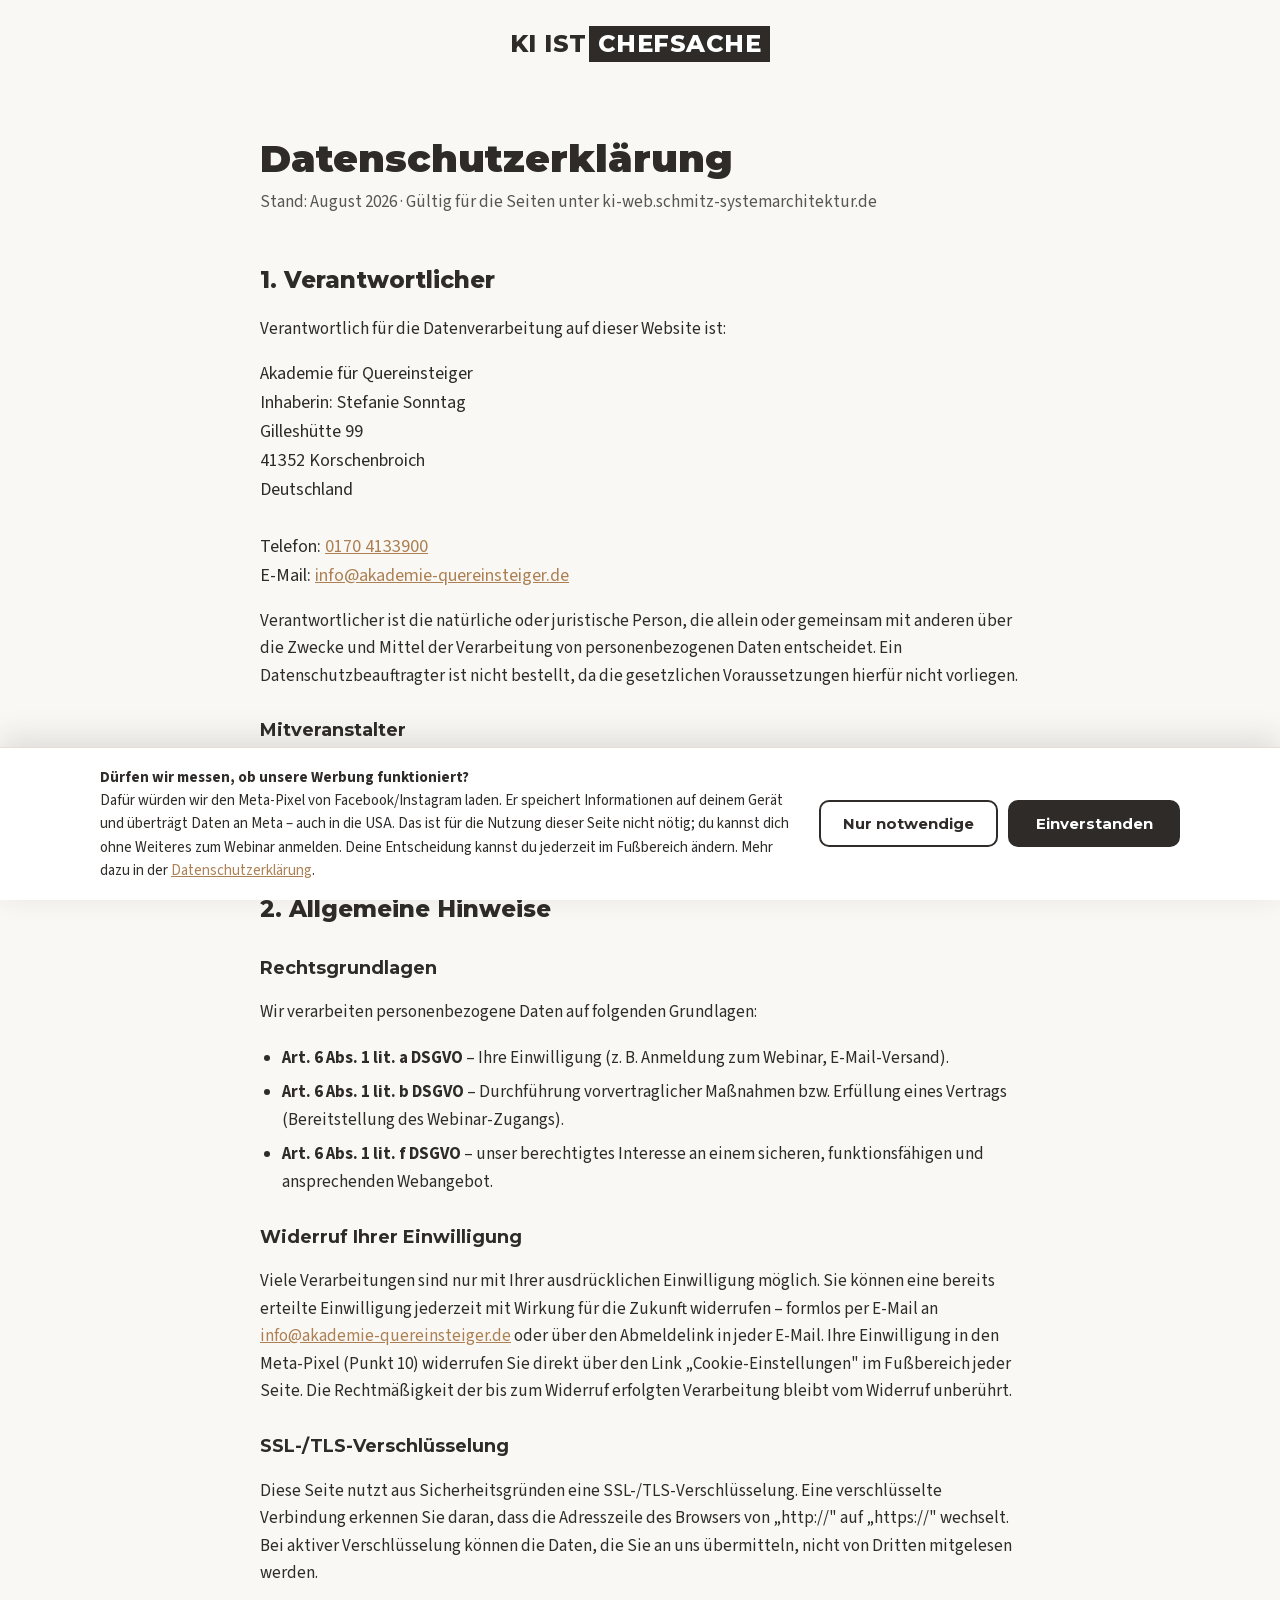
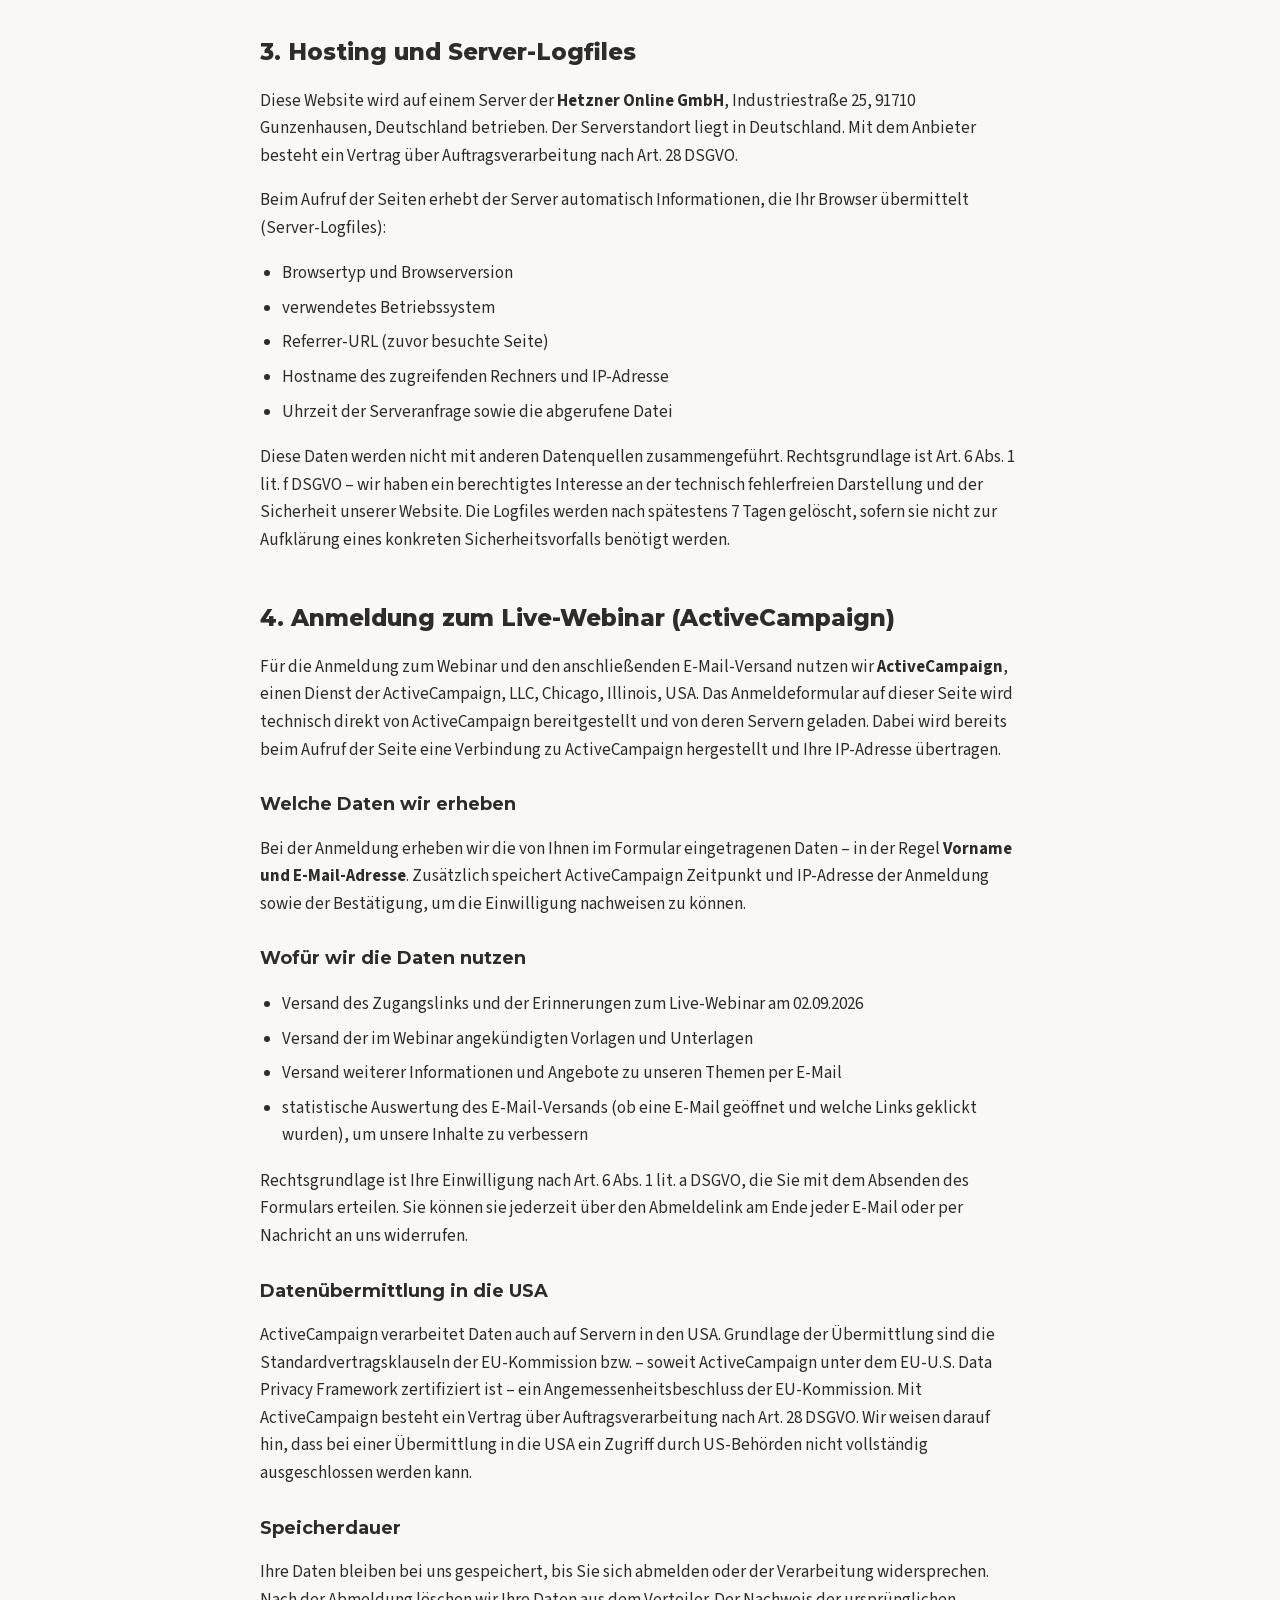
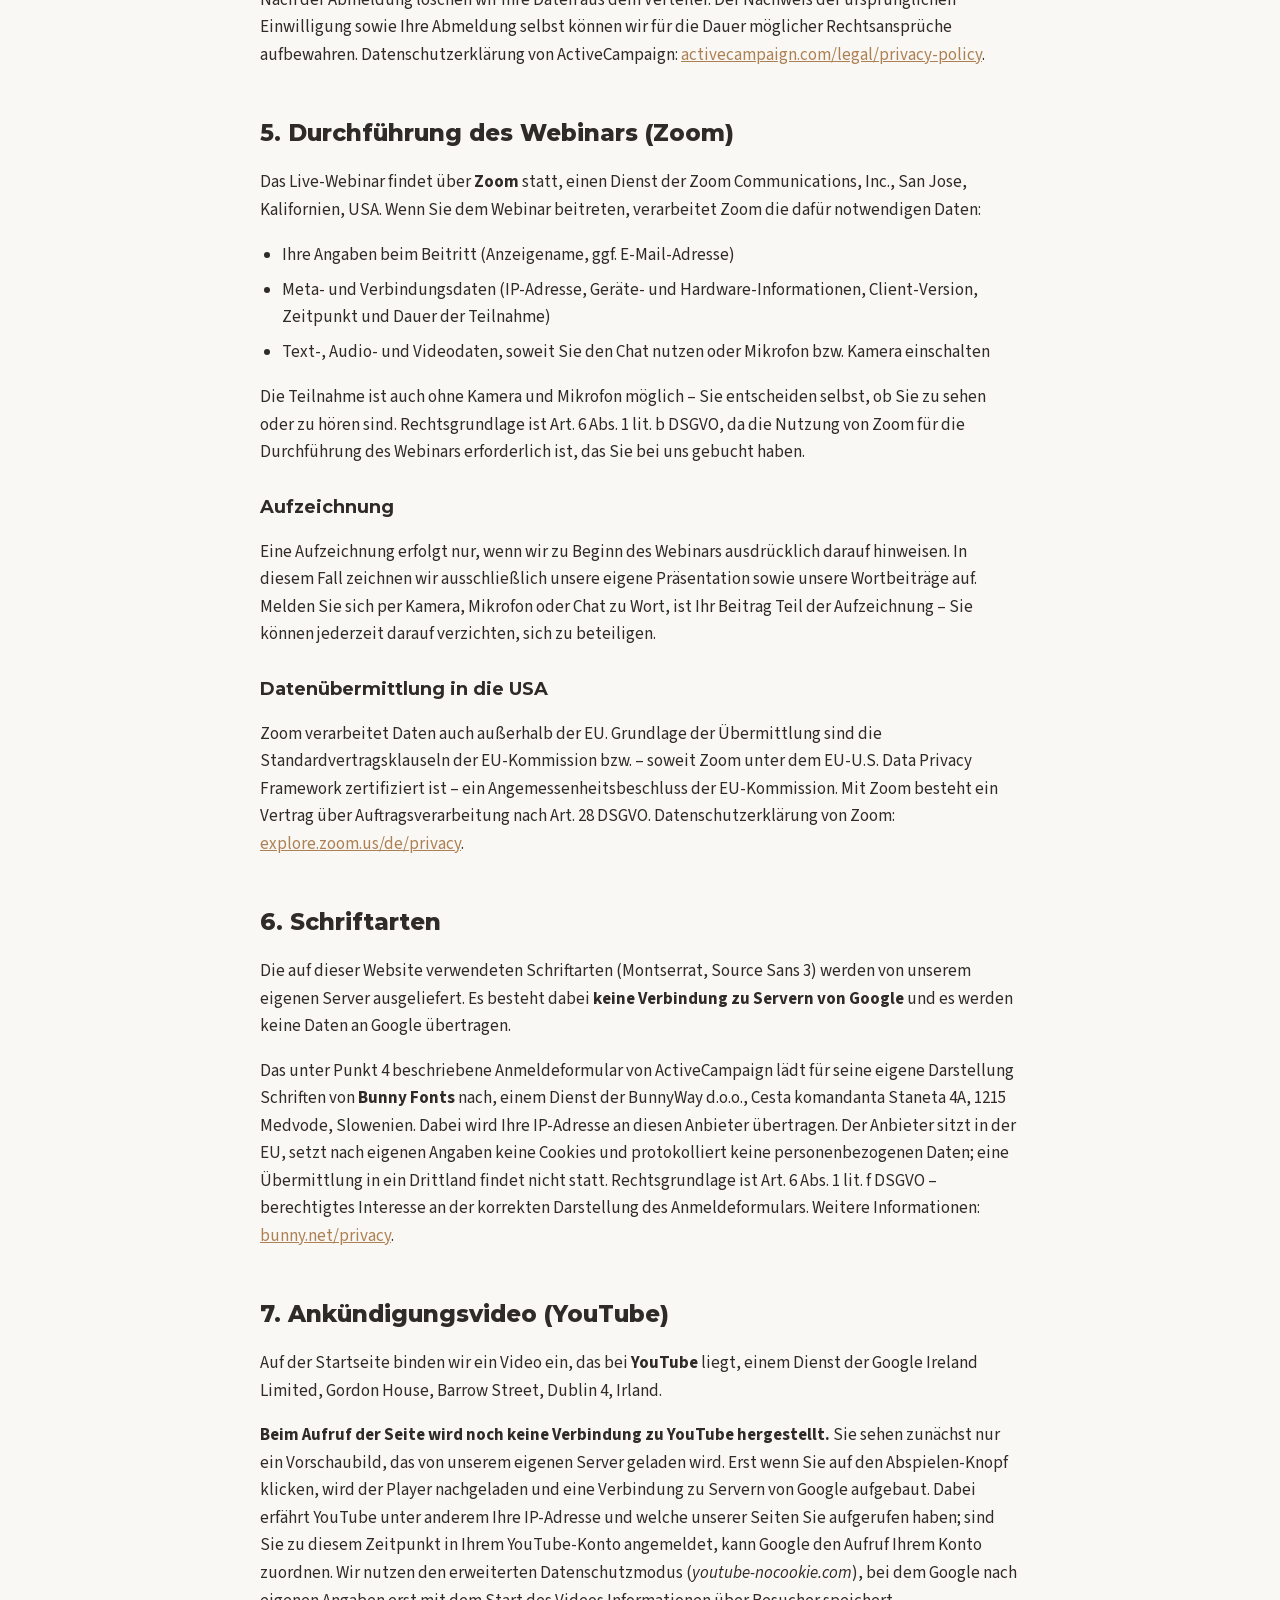
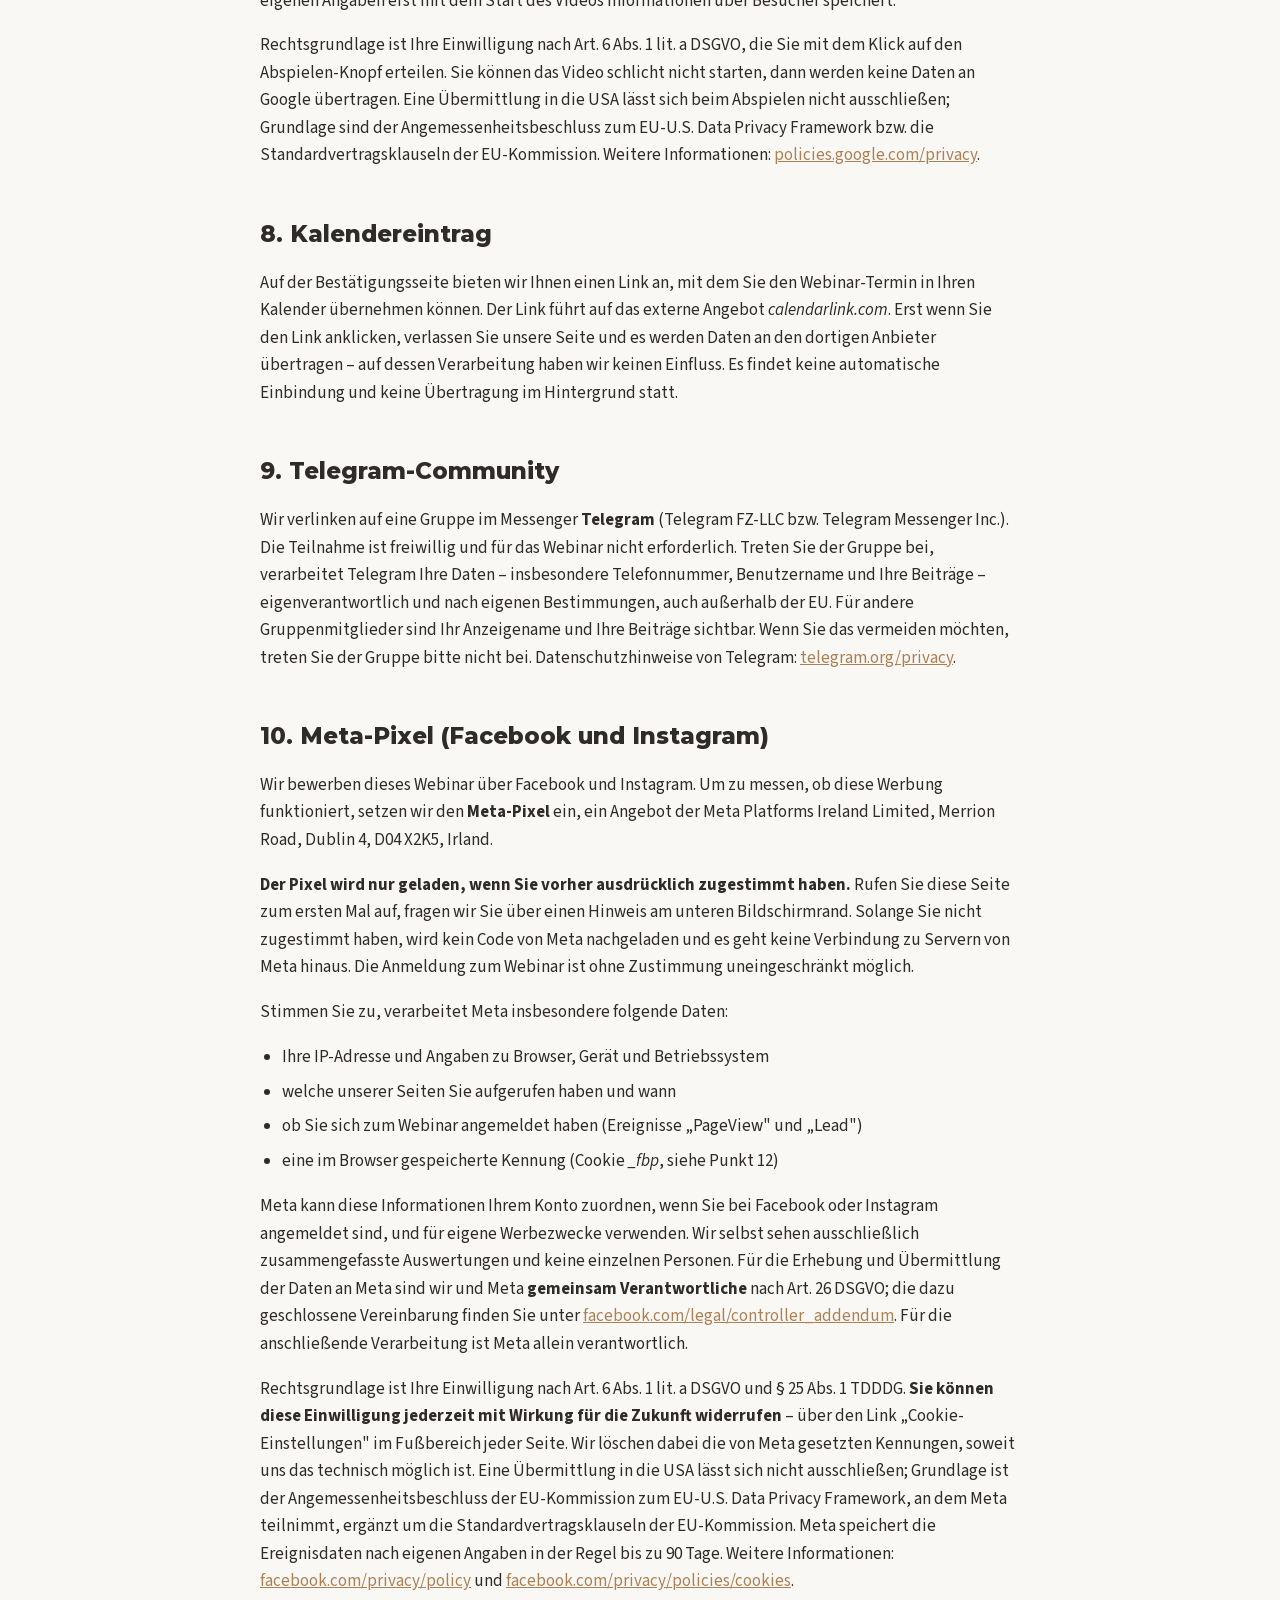
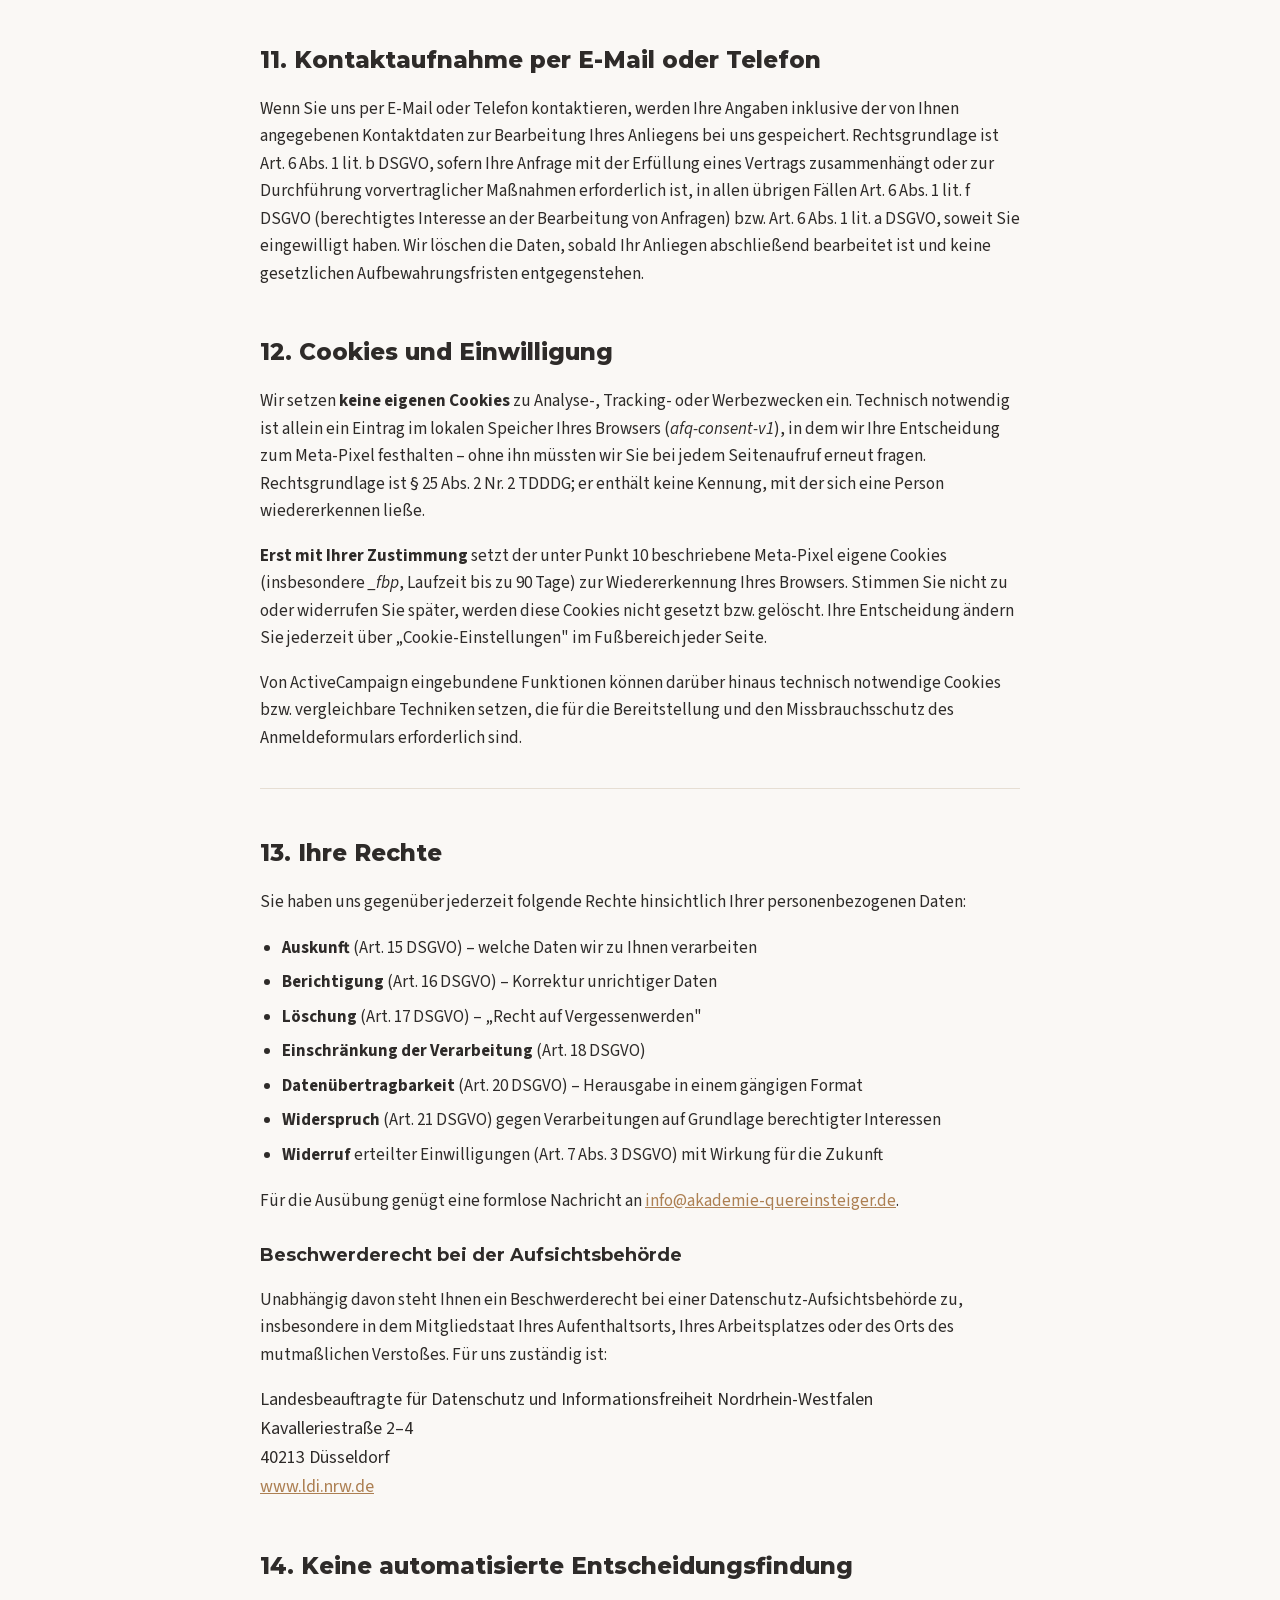
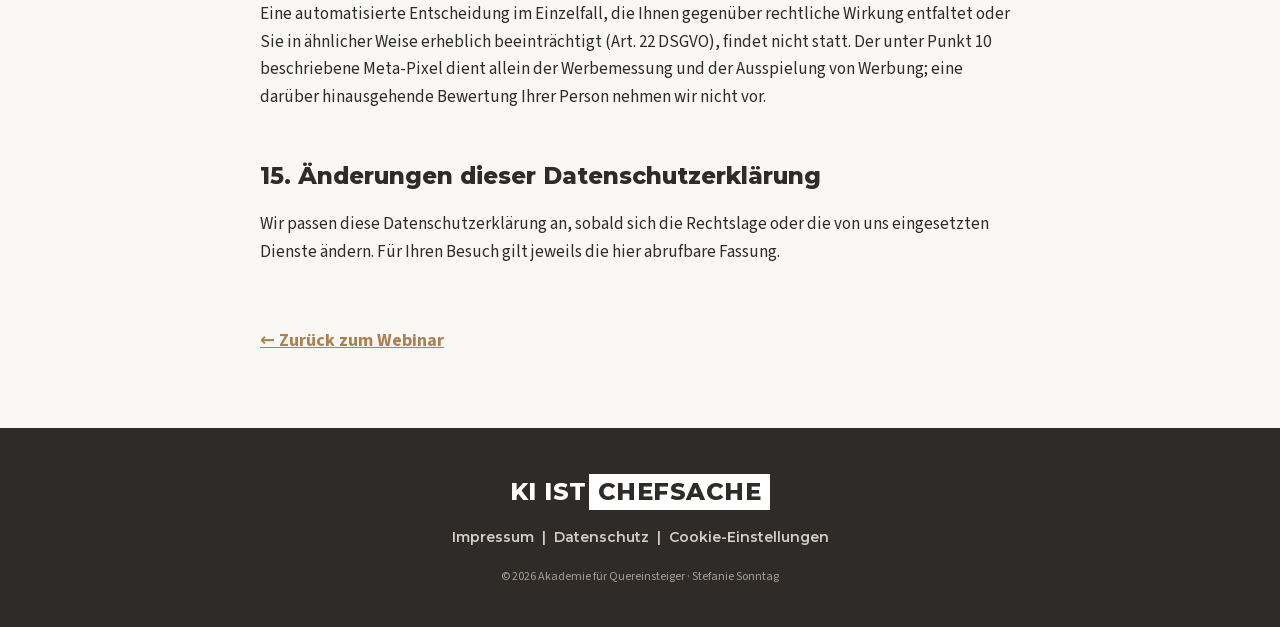
==== commit fc2219cb: "Meta-Pixel mit Einwilligungsbanner Pixel 1532765308619289 laedt erst nach aktiver Zustimmung (§ 25 A" ====
--- a/datenschutz.html
+++ b/datenschutz.html
@@ -90,8 +90,9 @@
         Viele Verarbeitungen sind nur mit Ihrer ausdrücklichen Einwilligung möglich. Sie können eine bereits
         erteilte Einwilligung jederzeit mit Wirkung für die Zukunft widerrufen – formlos per E-Mail an
         <a href="mailto:info@akademie-quereinsteiger.de">info@akademie-quereinsteiger.de</a> oder über den
-        Abmeldelink in jeder E-Mail. Die Rechtmäßigkeit der bis zum Widerruf erfolgten Verarbeitung bleibt
-        vom Widerruf unberührt.
+        Abmeldelink in jeder E-Mail. Ihre Einwilligung in den Meta-Pixel (Punkt 10) widerrufen Sie direkt
+        über den Link „Cookie-Einstellungen" im Fußbereich jeder Seite. Die Rechtmäßigkeit der bis zum
+        Widerruf erfolgten Verarbeitung bleibt vom Widerruf unberührt.
       </p>
 
       <h3>SSL-/TLS-Verschlüsselung</h3>
@@ -263,7 +264,49 @@
         <a href="https://telegram.org/privacy" target="_blank" rel="noopener">telegram.org/privacy</a>.
       </p>
 
-      <h2>10. Kontaktaufnahme per E-Mail oder Telefon</h2>
+      <h2>10. Meta-Pixel (Facebook und Instagram)</h2>
+      <p>
+        Wir bewerben dieses Webinar über Facebook und Instagram. Um zu messen, ob diese Werbung
+        funktioniert, setzen wir den <strong>Meta-Pixel</strong> ein, ein Angebot der Meta Platforms Ireland
+        Limited, Merrion Road, Dublin 4, D04 X2K5, Irland.
+      </p>
+      <p>
+        <strong>Der Pixel wird nur geladen, wenn Sie vorher ausdrücklich zugestimmt haben.</strong> Rufen Sie
+        diese Seite zum ersten Mal auf, fragen wir Sie über einen Hinweis am unteren Bildschirmrand. Solange
+        Sie nicht zugestimmt haben, wird kein Code von Meta nachgeladen und es geht keine Verbindung zu
+        Servern von Meta hinaus. Die Anmeldung zum Webinar ist ohne Zustimmung uneingeschränkt möglich.
+      </p>
+      <p>Stimmen Sie zu, verarbeitet Meta insbesondere folgende Daten:</p>
+      <ul>
+        <li>Ihre IP-Adresse und Angaben zu Browser, Gerät und Betriebssystem</li>
+        <li>welche unserer Seiten Sie aufgerufen haben und wann</li>
+        <li>ob Sie sich zum Webinar angemeldet haben (Ereignisse „PageView" und „Lead")</li>
+        <li>eine im Browser gespeicherte Kennung (Cookie <em>_fbp</em>, siehe Punkt 12)</li>
+      </ul>
+      <p>
+        Meta kann diese Informationen Ihrem Konto zuordnen, wenn Sie bei Facebook oder Instagram angemeldet
+        sind, und für eigene Werbezwecke verwenden. Wir selbst sehen ausschließlich zusammengefasste
+        Auswertungen und keine einzelnen Personen. Für die Erhebung und Übermittlung der Daten an Meta sind
+        wir und Meta <strong>gemeinsam Verantwortliche</strong> nach Art. 26 DSGVO; die dazu geschlossene
+        Vereinbarung finden Sie unter
+        <a href="https://www.facebook.com/legal/controller_addendum" target="_blank" rel="noopener">facebook.com/legal/controller_addendum</a>.
+        Für die anschließende Verarbeitung ist Meta allein verantwortlich.
+      </p>
+      <p>
+        Rechtsgrundlage ist Ihre Einwilligung nach Art. 6 Abs. 1 lit. a DSGVO und § 25 Abs. 1 TDDDG.
+        <strong>Sie können diese Einwilligung jederzeit mit Wirkung für die Zukunft widerrufen</strong> – über
+        den Link „Cookie-Einstellungen" im Fußbereich jeder Seite. Wir löschen dabei die von Meta gesetzten
+        Kennungen, soweit uns das technisch möglich ist. Eine Übermittlung in die USA lässt sich nicht
+        ausschließen; Grundlage ist der Angemessenheitsbeschluss der EU-Kommission zum EU-U.S. Data Privacy
+        Framework, an dem Meta teilnimmt, ergänzt um die Standardvertragsklauseln der EU-Kommission.
+        Meta speichert die Ereignisdaten nach eigenen Angaben in der Regel bis zu 90 Tage. Weitere
+        Informationen:
+        <a href="https://www.facebook.com/privacy/policy" target="_blank" rel="noopener">facebook.com/privacy/policy</a>
+        und
+        <a href="https://www.facebook.com/privacy/policies/cookies" target="_blank" rel="noopener">facebook.com/privacy/policies/cookies</a>.
+      </p>
+
+      <h2>11. Kontaktaufnahme per E-Mail oder Telefon</h2>
       <p>
         Wenn Sie uns per E-Mail oder Telefon kontaktieren, werden Ihre Angaben inklusive der von Ihnen
         angegebenen Kontaktdaten zur Bearbeitung Ihres Anliegens bei uns gespeichert. Rechtsgrundlage ist
@@ -274,17 +317,29 @@
         Anliegen abschließend bearbeitet ist und keine gesetzlichen Aufbewahrungsfristen entgegenstehen.
       </p>
 
-      <h2>11. Cookies</h2>
-      <p>
-        Wir setzen auf dieser Website keine eigenen Cookies zu Analyse-, Tracking- oder Werbezwecken ein.
-        Es findet kein Web-Tracking und kein Conversion-Tracking statt. Von ActiveCampaign eingebundene
-        Funktionen können technisch notwendige Cookies bzw. vergleichbare Techniken setzen, die für die
-        Bereitstellung und den Missbrauchsschutz des Formulars erforderlich sind.
+      <h2>12. Cookies und Einwilligung</h2>
+      <p>
+        Wir setzen <strong>keine eigenen Cookies</strong> zu Analyse-, Tracking- oder Werbezwecken ein.
+        Technisch notwendig ist allein ein Eintrag im lokalen Speicher Ihres Browsers
+        (<em>afq-consent-v1</em>), in dem wir Ihre Entscheidung zum Meta-Pixel festhalten – ohne ihn müssten
+        wir Sie bei jedem Seitenaufruf erneut fragen. Rechtsgrundlage ist § 25 Abs. 2 Nr. 2 TDDDG; er enthält
+        keine Kennung, mit der sich eine Person wiedererkennen ließe.
+      </p>
+      <p>
+        <strong>Erst mit Ihrer Zustimmung</strong> setzt der unter Punkt 10 beschriebene Meta-Pixel eigene
+        Cookies (insbesondere <em>_fbp</em>, Laufzeit bis zu 90 Tage) zur Wiedererkennung Ihres Browsers.
+        Stimmen Sie nicht zu oder widerrufen Sie später, werden diese Cookies nicht gesetzt bzw. gelöscht.
+        Ihre Entscheidung ändern Sie jederzeit über „Cookie-Einstellungen" im Fußbereich jeder Seite.
+      </p>
+      <p>
+        Von ActiveCampaign eingebundene Funktionen können darüber hinaus technisch notwendige Cookies bzw.
+        vergleichbare Techniken setzen, die für die Bereitstellung und den Missbrauchsschutz des
+        Anmeldeformulars erforderlich sind.
       </p>
 
       <hr/>
 
-      <h2>12. Ihre Rechte</h2>
+      <h2>13. Ihre Rechte</h2>
       <p>Sie haben uns gegenüber jederzeit folgende Rechte hinsichtlich Ihrer personenbezogenen Daten:</p>
       <ul>
         <li><strong>Auskunft</strong> (Art. 15 DSGVO) – welche Daten wir zu Ihnen verarbeiten</li>
@@ -313,13 +368,15 @@
         <a href="https://www.ldi.nrw.de" target="_blank" rel="noopener">www.ldi.nrw.de</a>
       </address>
 
-      <h2>13. Keine automatisierte Entscheidungsfindung</h2>
-      <p>
-        Eine automatisierte Entscheidungsfindung einschließlich Profiling nach Art. 22 DSGVO findet nicht
-        statt.
-      </p>
-
-      <h2>14. Änderungen dieser Datenschutzerklärung</h2>
+      <h2>14. Keine automatisierte Entscheidungsfindung</h2>
+      <p>
+        Eine automatisierte Entscheidung im Einzelfall, die Ihnen gegenüber rechtliche Wirkung entfaltet oder
+        Sie in ähnlicher Weise erheblich beeinträchtigt (Art. 22 DSGVO), findet nicht statt. Der unter
+        Punkt 10 beschriebene Meta-Pixel dient allein der Werbemessung und der Ausspielung von Werbung; eine
+        darüber hinausgehende Bewertung Ihrer Person nehmen wir nicht vor.
+      </p>
+
+      <h2>15. Änderungen dieser Datenschutzerklärung</h2>
       <p>
         Wir passen diese Datenschutzerklärung an, sobald sich die Rechtslage oder die von uns eingesetzten
         Dienste ändern. Für Ihren Besuch gilt jeweils die hier abrufbare Fassung.
@@ -339,5 +396,148 @@
   </div>
 </footer>
 
+<style id="meta-consent-style">
+  .cc-bar{
+    position:fixed; left:0; right:0; bottom:0; z-index:9999;
+    background:#fff; border-top:1px solid var(--line,#e6ded3);
+    box-shadow:0 -8px 30px rgba(46,43,41,.14);
+    padding:18px 20px calc(18px + env(safe-area-inset-bottom));
+    display:none;
+  }
+  .cc-bar.is-open{ display:block; }
+  .cc-inner{ max-width:1080px; margin:0 auto; display:grid; grid-template-columns:1fr auto; gap:20px; align-items:center; }
+  .cc-text{ font-family:var(--font-body); color:var(--ink,#2e2b29); font-size:15px; line-height:1.55; margin:0; }
+  .cc-text strong{ font-weight:700; }
+  .cc-text a{ color:var(--accent,#ad8053); text-decoration:underline; }
+  .cc-actions{ display:flex; gap:10px; flex-wrap:wrap; }
+  .cc-btn{
+    font-family:var(--font-head,inherit); font-weight:700; font-size:15px; line-height:1;
+    padding:14px 22px; border-radius:10px; cursor:pointer; min-width:172px; text-align:center;
+    border:2px solid var(--ink,#2e2b29);
+  }
+  .cc-btn--deny{ background:#fff; color:var(--ink,#2e2b29); }
+  .cc-btn--allow{ background:var(--ink,#2e2b29); color:#fff; }
+  .cc-btn:hover{ opacity:.88; }
+  .cc-revoke{ cursor:pointer; }
+  @media (max-width:820px){
+    .cc-inner{ grid-template-columns:1fr; gap:14px; }
+    .cc-actions{ display:grid; grid-template-columns:1fr 1fr; }
+    .cc-btn{ min-width:0; padding:14px 10px; }
+    .cc-text{ font-size:14px; }
+  }
+</style>
+<script id="meta-consent">
+(function () {
+  "use strict";
+  var KEY = "afq-consent-v1";
+  var PIXEL = "1532765308619289";
+  var EXTRA = null;
+
+  function read() { try { return localStorage.getItem(KEY); } catch (e) { return null; } }
+  function write(v) { try { localStorage.setItem(KEY, v + "|" + new Date().toISOString()); } catch (e) {} }
+  function granted() { var v = read(); return v && v.indexOf("granted") === 0; }
+
+  // --- Meta-Pixel. Wird ausschliesslich von hier aus geladen. ---------
+  var loaded = false;
+  function loadPixel() {
+    if (loaded) return;
+    loaded = true;
+    !function (f, b, e, v, n, t, s) {
+      if (f.fbq) return; n = f.fbq = function () { n.callMethod ? n.callMethod.apply(n, arguments) : n.queue.push(arguments) };
+      if (!f._fbq) f._fbq = n; n.push = n; n.loaded = !0; n.version = "2.0";
+      n.queue = []; t = b.createElement(e); t.async = !0;
+      t.src = v; s = b.getElementsByTagName(e)[0]; s.parentNode.insertBefore(t, s)
+    }(window, document, "script", "https://connect.facebook.net/en_US/fbevents.js");
+    // Automatische Ereigniserkennung abschalten. Ohne das meldet der Pixel von sich
+    // aus jeden Button-Klick (auch den auf "Nur notwendige") und liest per
+    // Automatic Advanced Matching Formularfelder aus — beim Optin-Formular waere
+    // das die E-Mail-Adresse des Besuchers. Erhoben wird ausschliesslich, was
+    // unten explizit getrackt wird; genau das steht so in der Datenschutzerklaerung.
+    fbq("set", "autoConfig", false, PIXEL);
+    fbq("init", PIXEL);
+    fbq("track", "PageView");
+    // Conversion-Event nur einmal je Sitzung — ein Reload der Danke-Seite
+    // soll die Anmeldung nicht doppelt zaehlen.
+    if (EXTRA) {
+      var once = "afq-ev-" + EXTRA;
+      var fired = false;
+      try { fired = sessionStorage.getItem(once) === "1"; } catch (e) {}
+      if (!fired) {
+        fbq("track", EXTRA);
+        try { sessionStorage.setItem(once, "1"); } catch (e) {}
+      }
+    }
+  }
+
+  function revokePixel() {
+    if (window.fbq) { try { fbq("consent", "revoke"); } catch (e) {} }
+    // Bereits gesetzte Meta-Cookies entfernen (Domain und uebergeordnete Domain).
+    var host = location.hostname.split(".");
+    var domains = [""];
+    for (var i = 0; i < host.length - 1; i++) domains.push("; domain=." + host.slice(i).join("."));
+    ["_fbp", "_fbc"].forEach(function (c) {
+      domains.forEach(function (d) {
+        document.cookie = c + "=; expires=Thu, 01 Jan 1970 00:00:00 GMT; path=/" + d;
+      });
+    });
+  }
+
+  // --- Banner ---------------------------------------------------------
+  var bar = null;
+  function build() {
+    if (bar) return bar;
+    bar = document.createElement("div");
+    bar.className = "cc-bar";
+    bar.setAttribute("role", "dialog");
+    bar.setAttribute("aria-live", "polite");
+    bar.setAttribute("aria-label", "Hinweis zum Datenschutz");
+    bar.innerHTML =
+      '<div class="cc-inner">' +
+        '<p class="cc-text"><strong>Dürfen wir messen, ob unsere Werbung funktioniert?</strong><br/>' +
+        'Dafür würden wir den Meta-Pixel von Facebook/Instagram laden. Er speichert Informationen auf ' +
+        'deinem Gerät und überträgt Daten an Meta – auch in die USA. Das ist für die Nutzung dieser Seite ' +
+        'nicht nötig; du kannst dich ohne Weiteres zum Webinar anmelden. Deine Entscheidung kannst du ' +
+        'jederzeit im Fußbereich ändern. Mehr dazu in der ' +
+        '<a href="datenschutz.html">Datenschutzerklärung</a>.</p>' +
+        '<div class="cc-actions">' +
+          '<button type="button" class="cc-btn cc-btn--deny">Nur notwendige</button>' +
+          '<button type="button" class="cc-btn cc-btn--allow">Einverstanden</button>' +
+        '</div>' +
+      '</div>';
+    bar.querySelector(".cc-btn--allow").addEventListener("click", function () {
+      write("granted"); hide(); loadPixel();
+    });
+    bar.querySelector(".cc-btn--deny").addEventListener("click", function () {
+      write("denied"); hide(); revokePixel();
+    });
+    document.body.appendChild(bar);
+    return bar;
+  }
+  function show() { build().classList.add("is-open"); }
+  function hide() { if (bar) bar.classList.remove("is-open"); }
+
+  // Widerruf-/Aenderungs-Link in die Footer-Zeile haengen.
+  function addFooterLink() {
+    Array.prototype.forEach.call(document.querySelectorAll(".footer-links"), function (f) {
+      if (f.querySelector(".cc-revoke")) return;
+      f.appendChild(document.createTextNode("\u00a0 | \u00a0"));
+      var a = document.createElement("a");
+      a.href = "#";
+      a.className = "cc-revoke";
+      a.textContent = "Cookie-Einstellungen";
+      a.addEventListener("click", function (e) { e.preventDefault(); show(); });
+      f.appendChild(a);
+    });
+  }
+
+  function init() {
+    addFooterLink();
+    if (granted()) loadPixel();
+    else if (!read()) show();
+  }
+  if (document.readyState === "loading") document.addEventListener("DOMContentLoaded", init);
+  else init();
+})();
+</script>
 </body>
 </html>
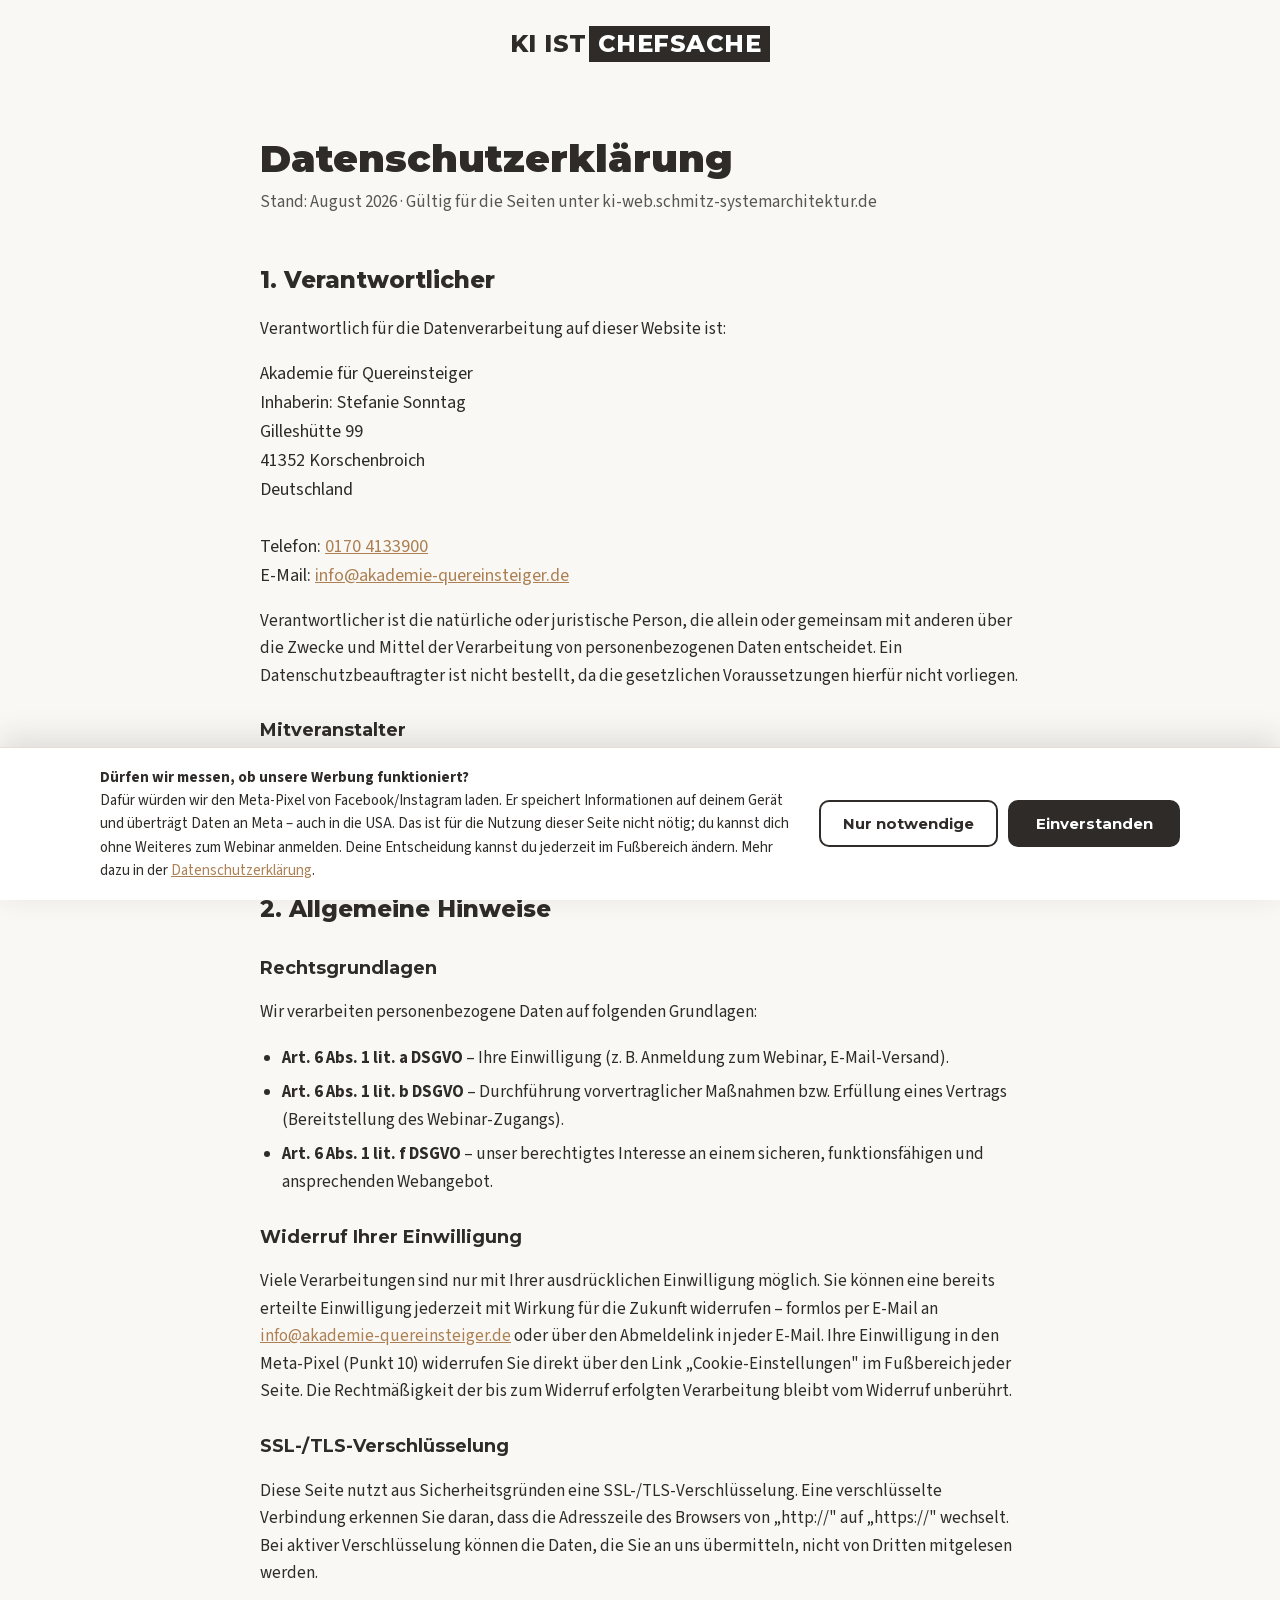
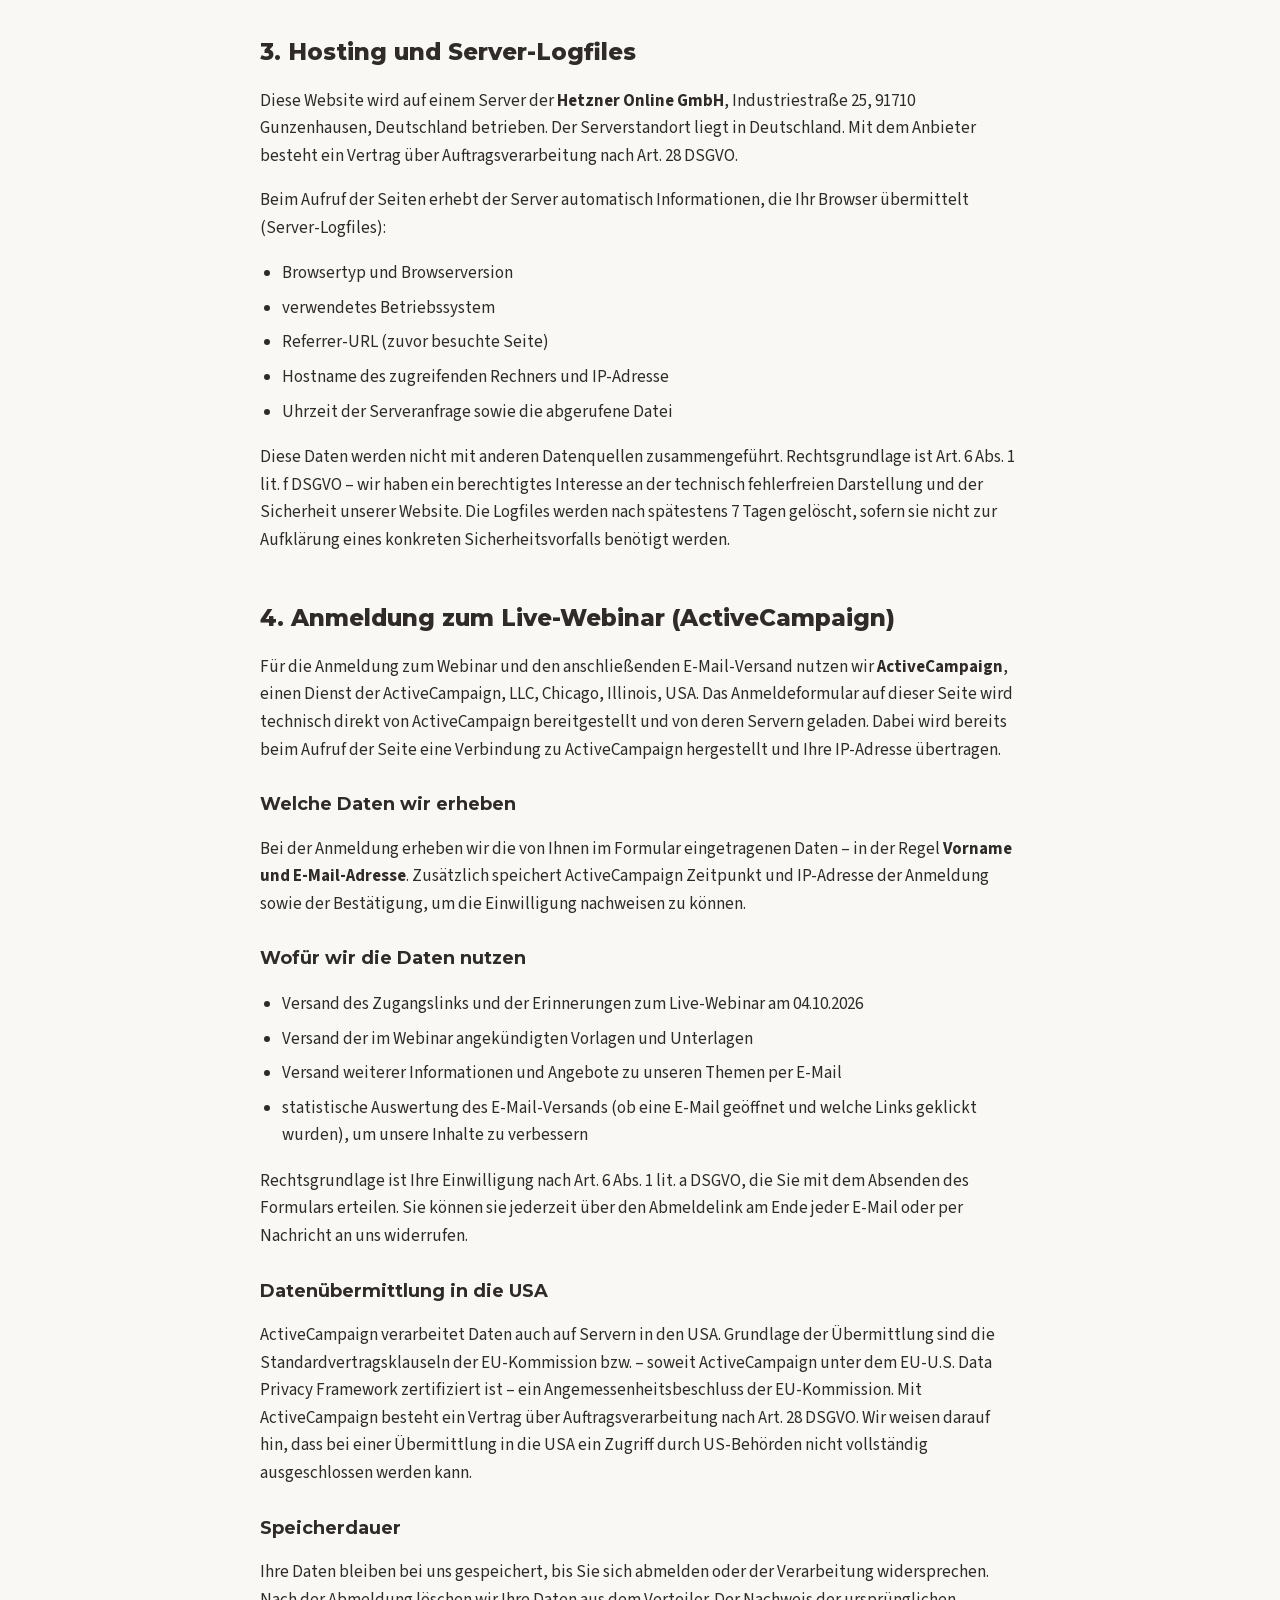
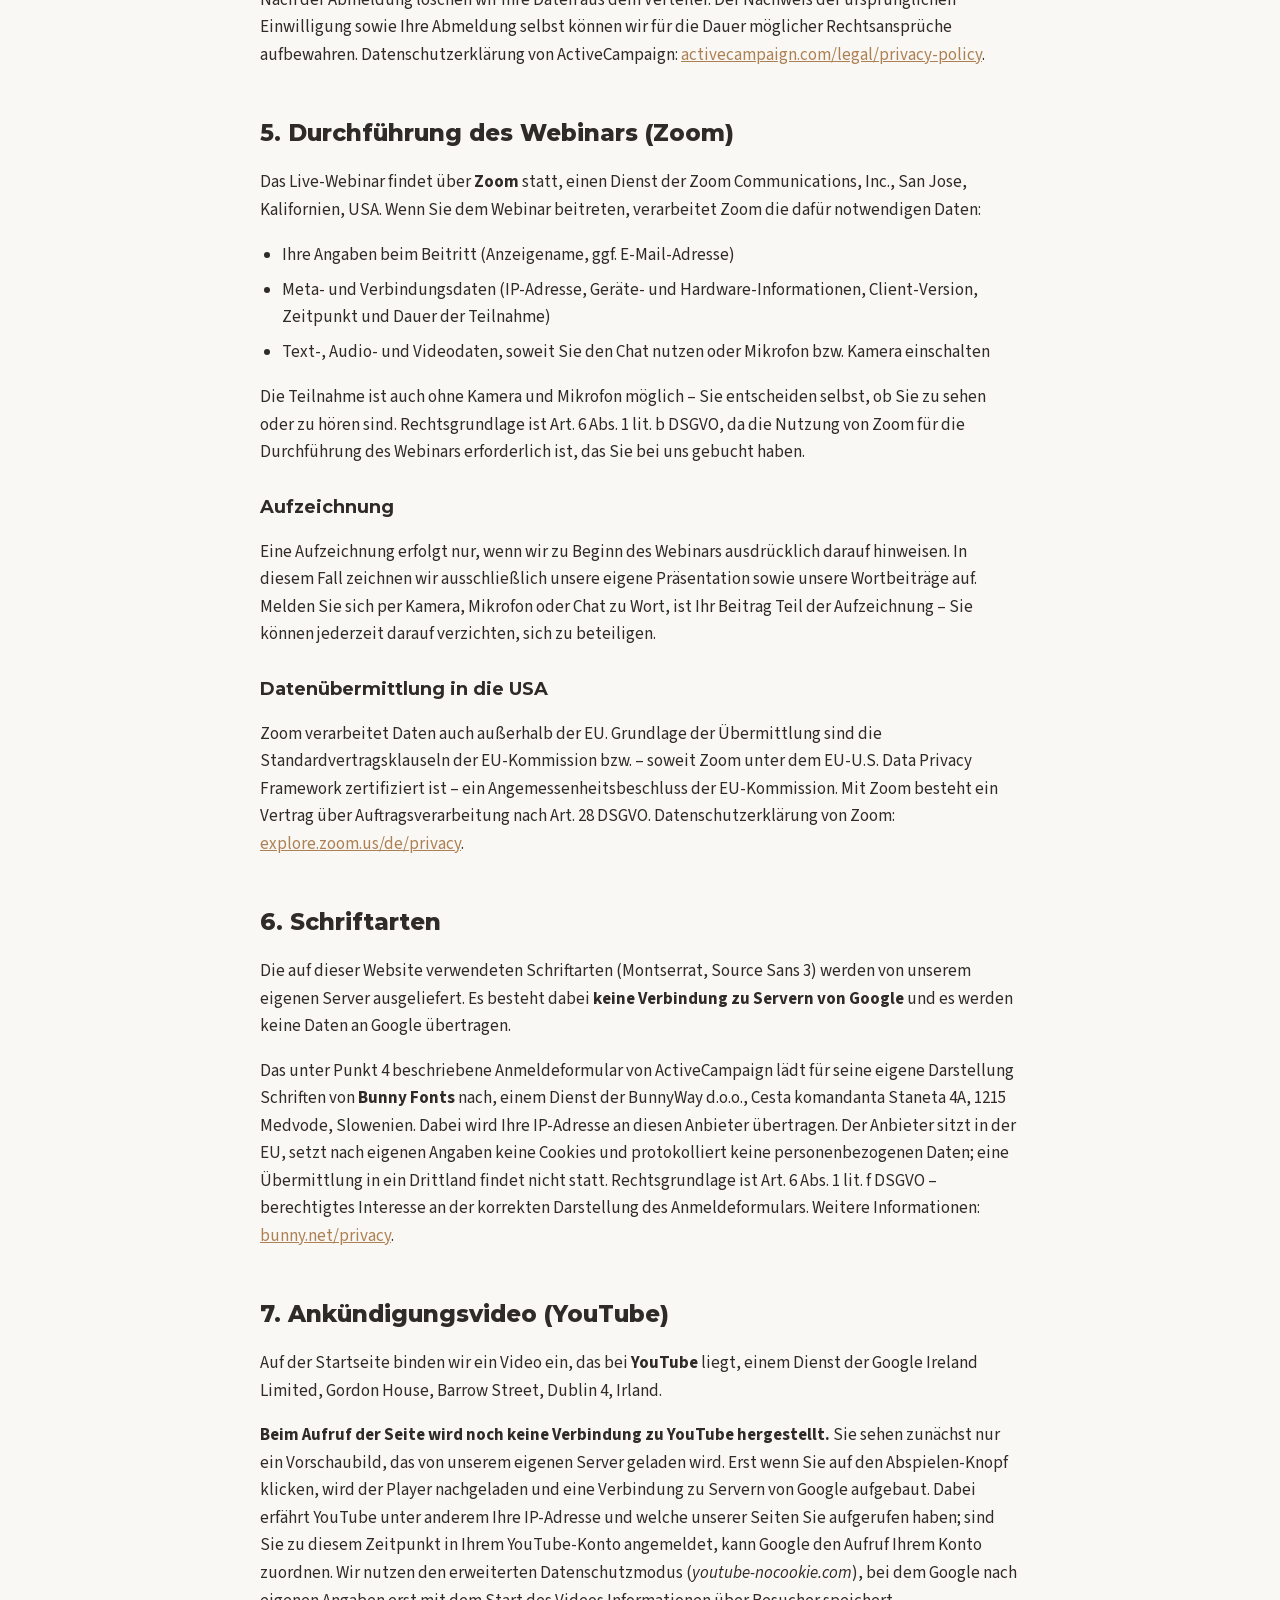
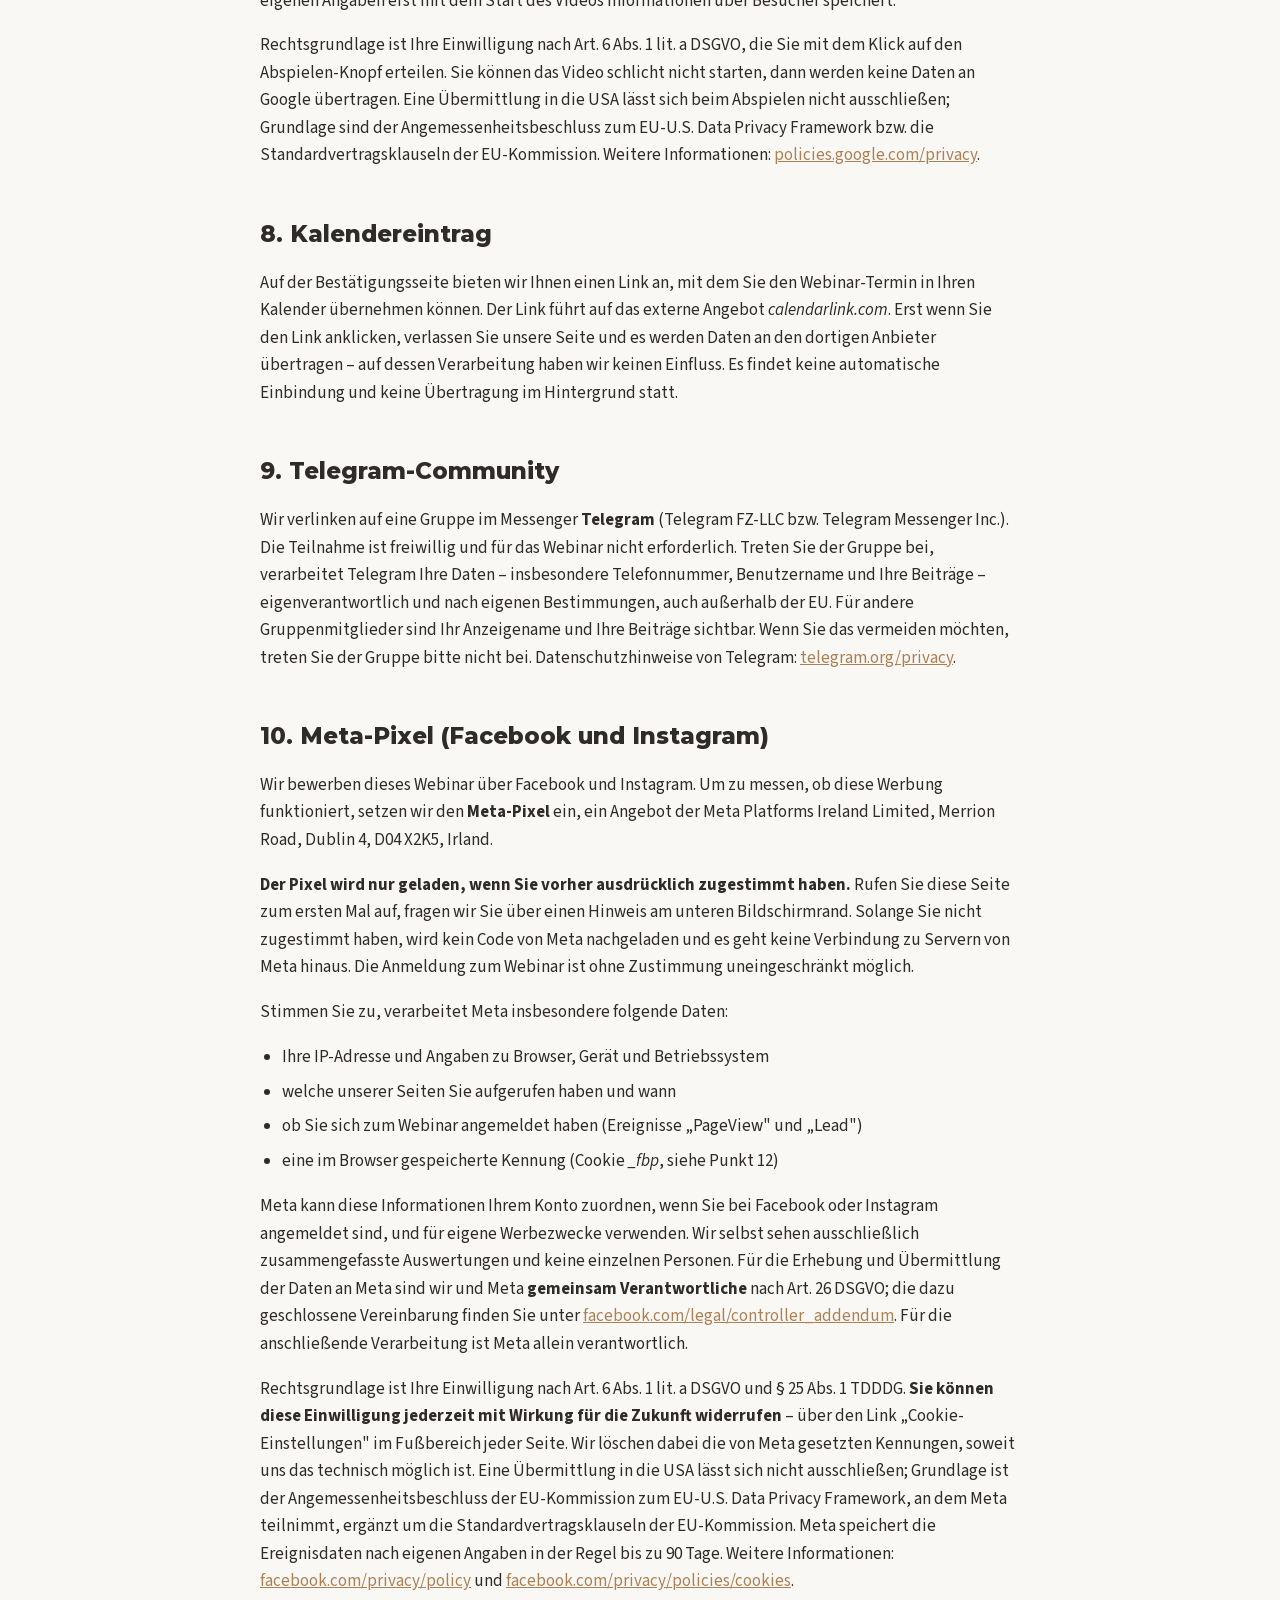
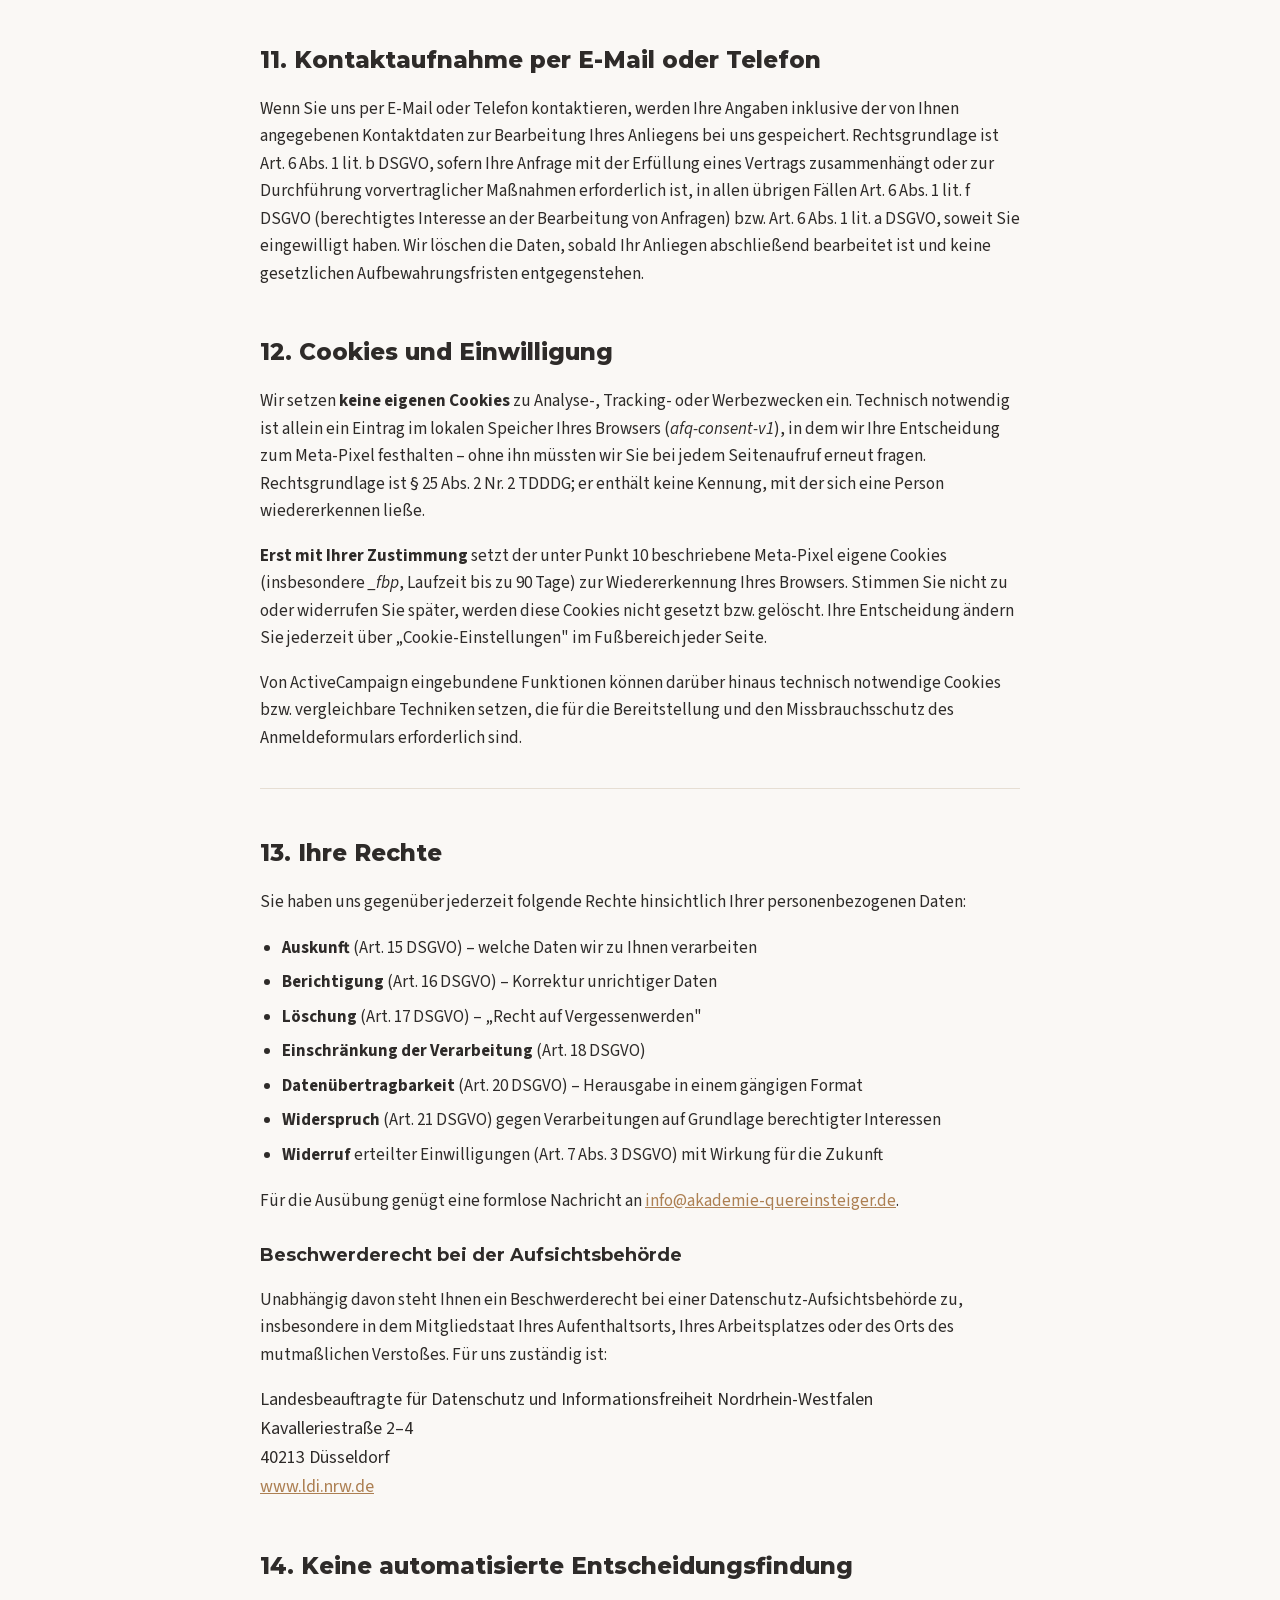
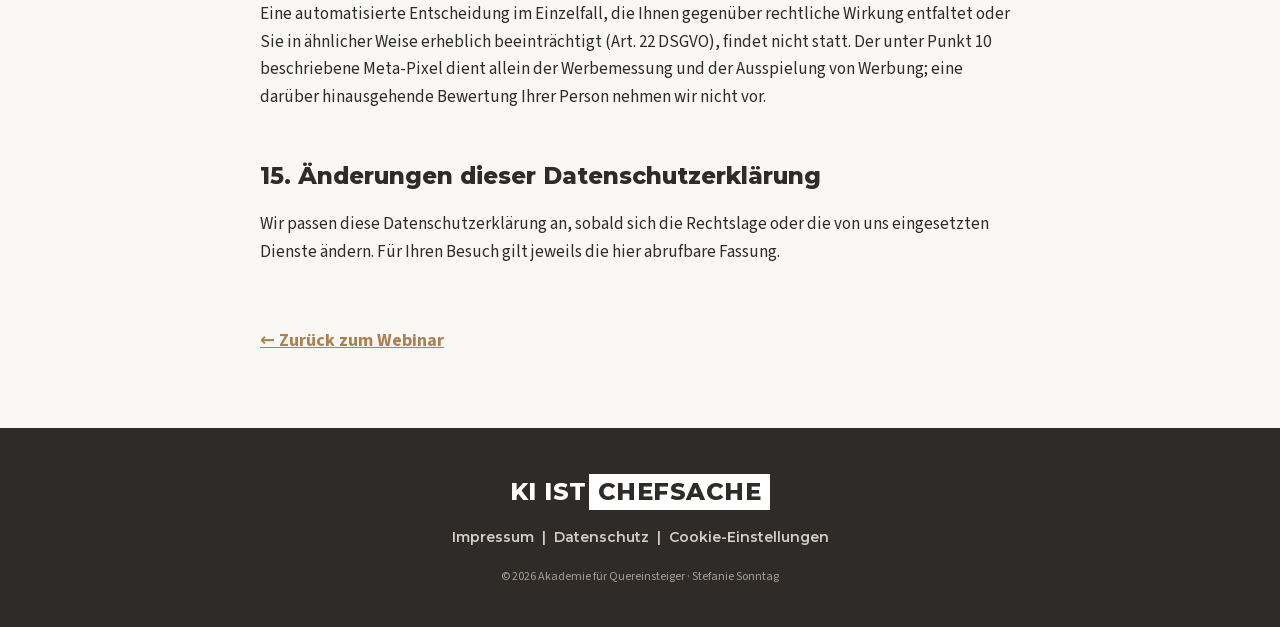
==== commit aa280e3f: "Webinartermin: 02.09.2026 19:00 → 04.10.2026 10:00 Uhr Datum und Uhrzeit auf allen Funnel-Seiten, im" ====
--- a/datenschutz.html
+++ b/datenschutz.html
@@ -143,7 +143,7 @@
       </p>
       <h3>Wofür wir die Daten nutzen</h3>
       <ul>
-        <li>Versand des Zugangslinks und der Erinnerungen zum Live-Webinar am 02.09.2026</li>
+        <li>Versand des Zugangslinks und der Erinnerungen zum Live-Webinar am 04.10.2026</li>
         <li>Versand der im Webinar angekündigten Vorlagen und Unterlagen</li>
         <li>Versand weiterer Informationen und Angebote zu unseren Themen per E-Mail</li>
         <li>statistische Auswertung des E-Mail-Versands (ob eine E-Mail geöffnet und welche Links geklickt wurden), um unsere Inhalte zu verbessern</li>
@@ -534,6 +534,10 @@
     addFooterLink();
     if (granted()) loadPixel();
     else if (!read()) show();
+    // Ablehnung liegt vor: bei jedem Aufruf aufraeumen. Ein _fbp kann noch von
+    // einer frueheren Zustimmung stammen oder von einer anderen Subdomain gesetzt
+    // worden sein — der Widerruf soll auch dann greifen.
+    else revokePixel();
   }
   if (document.readyState === "loading") document.addEventListener("DOMContentLoaded", init);
   else init();
